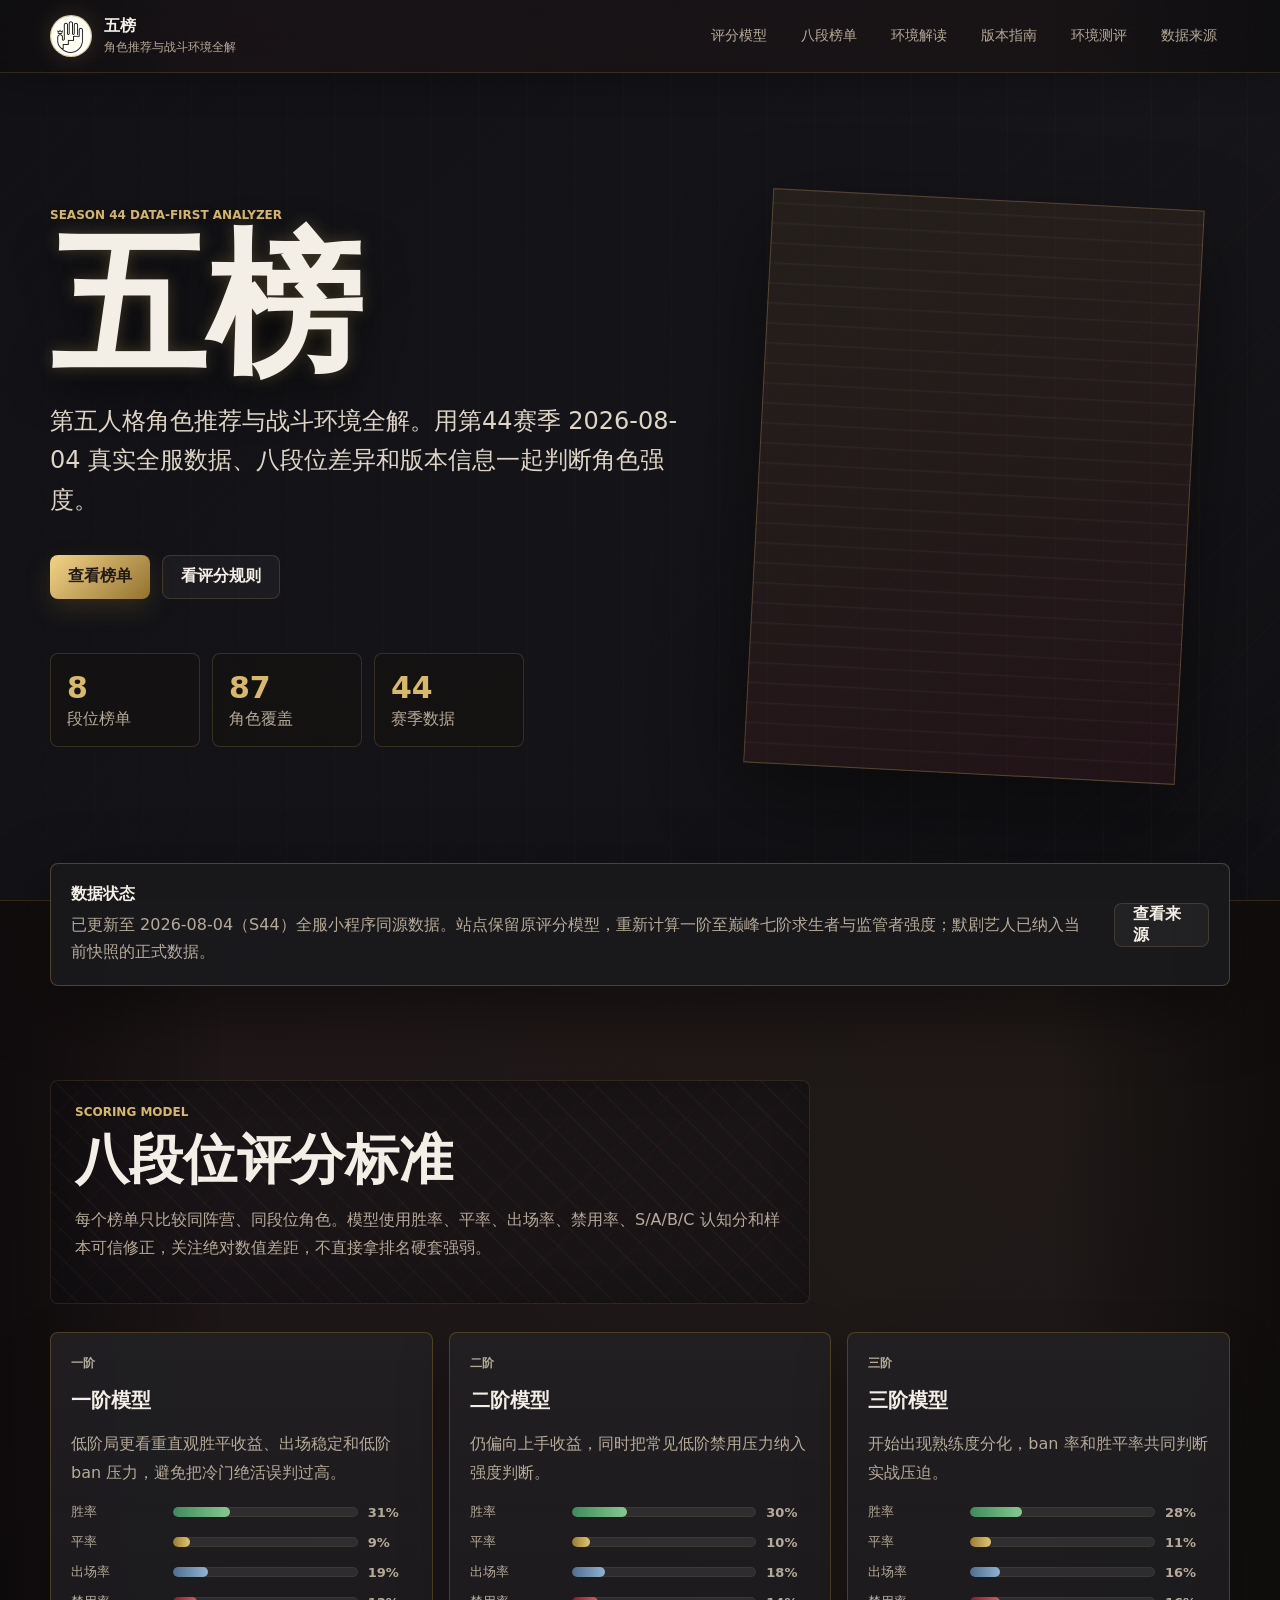
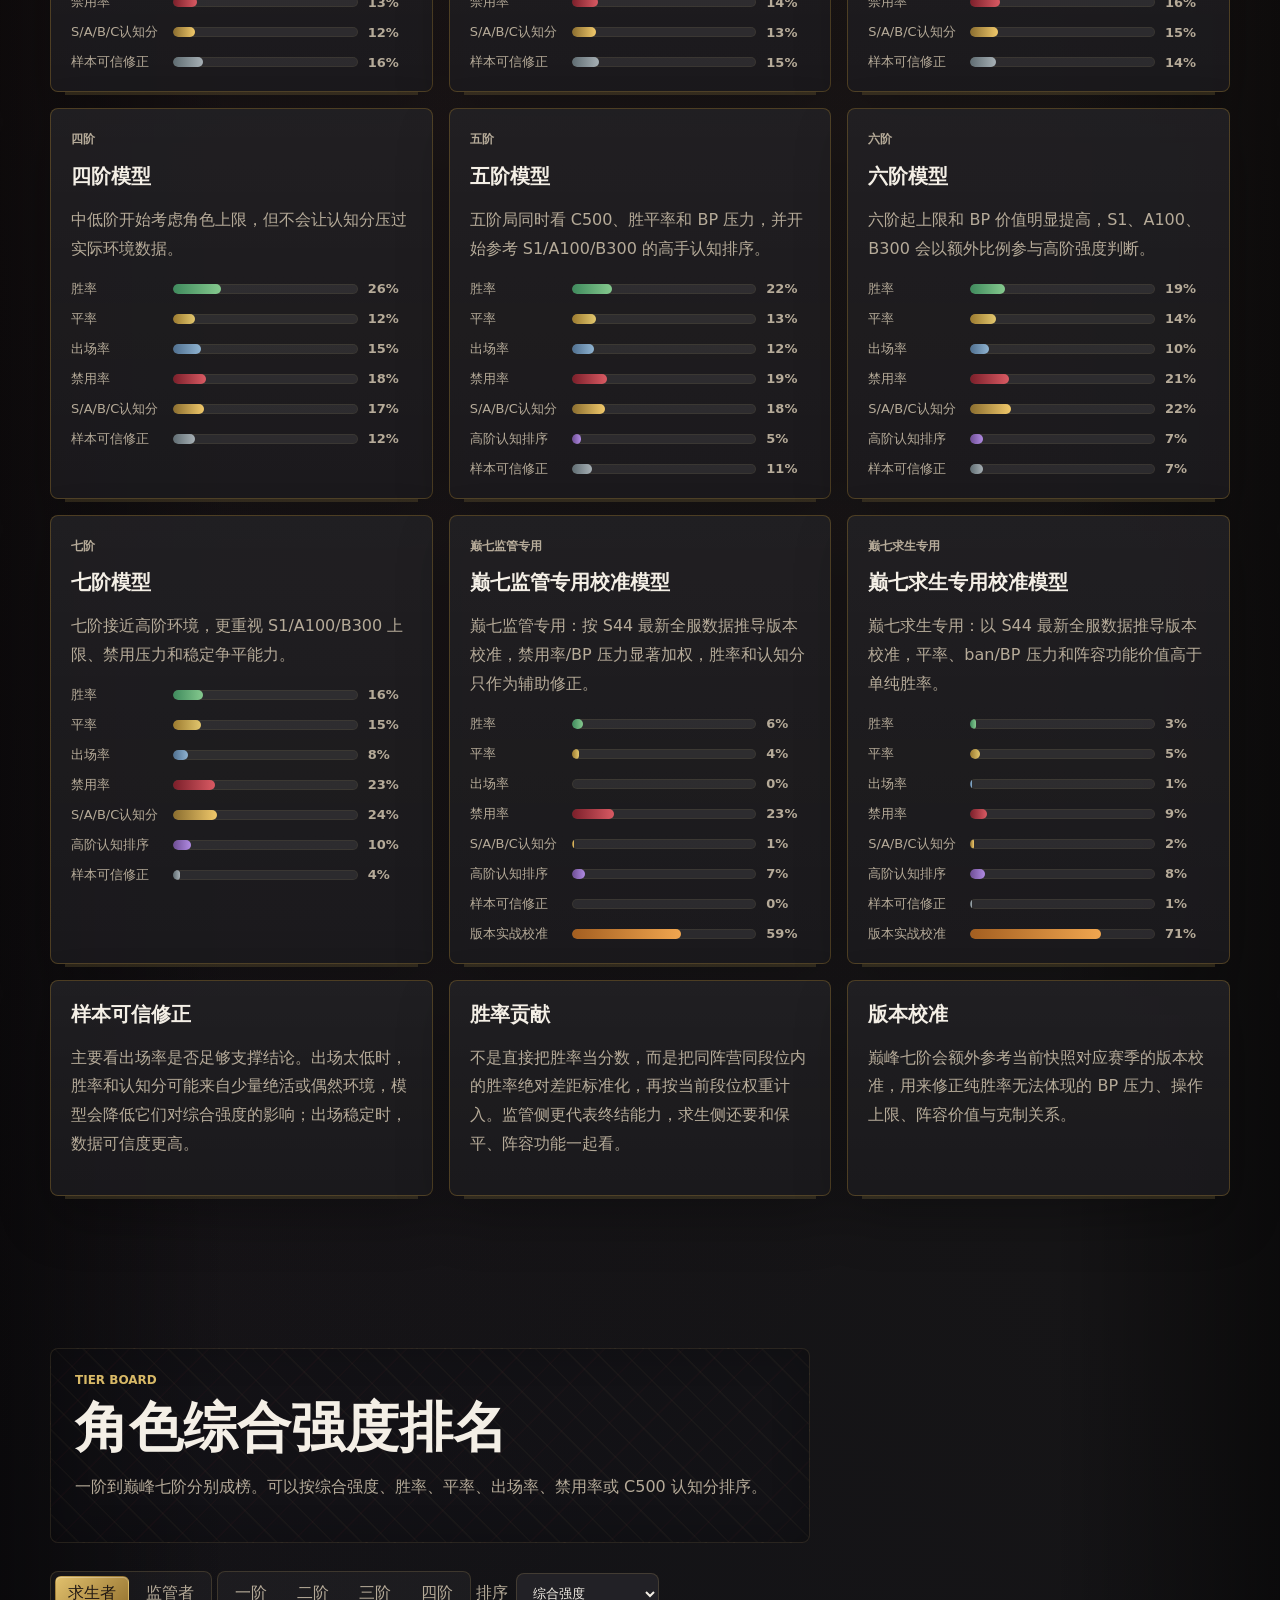
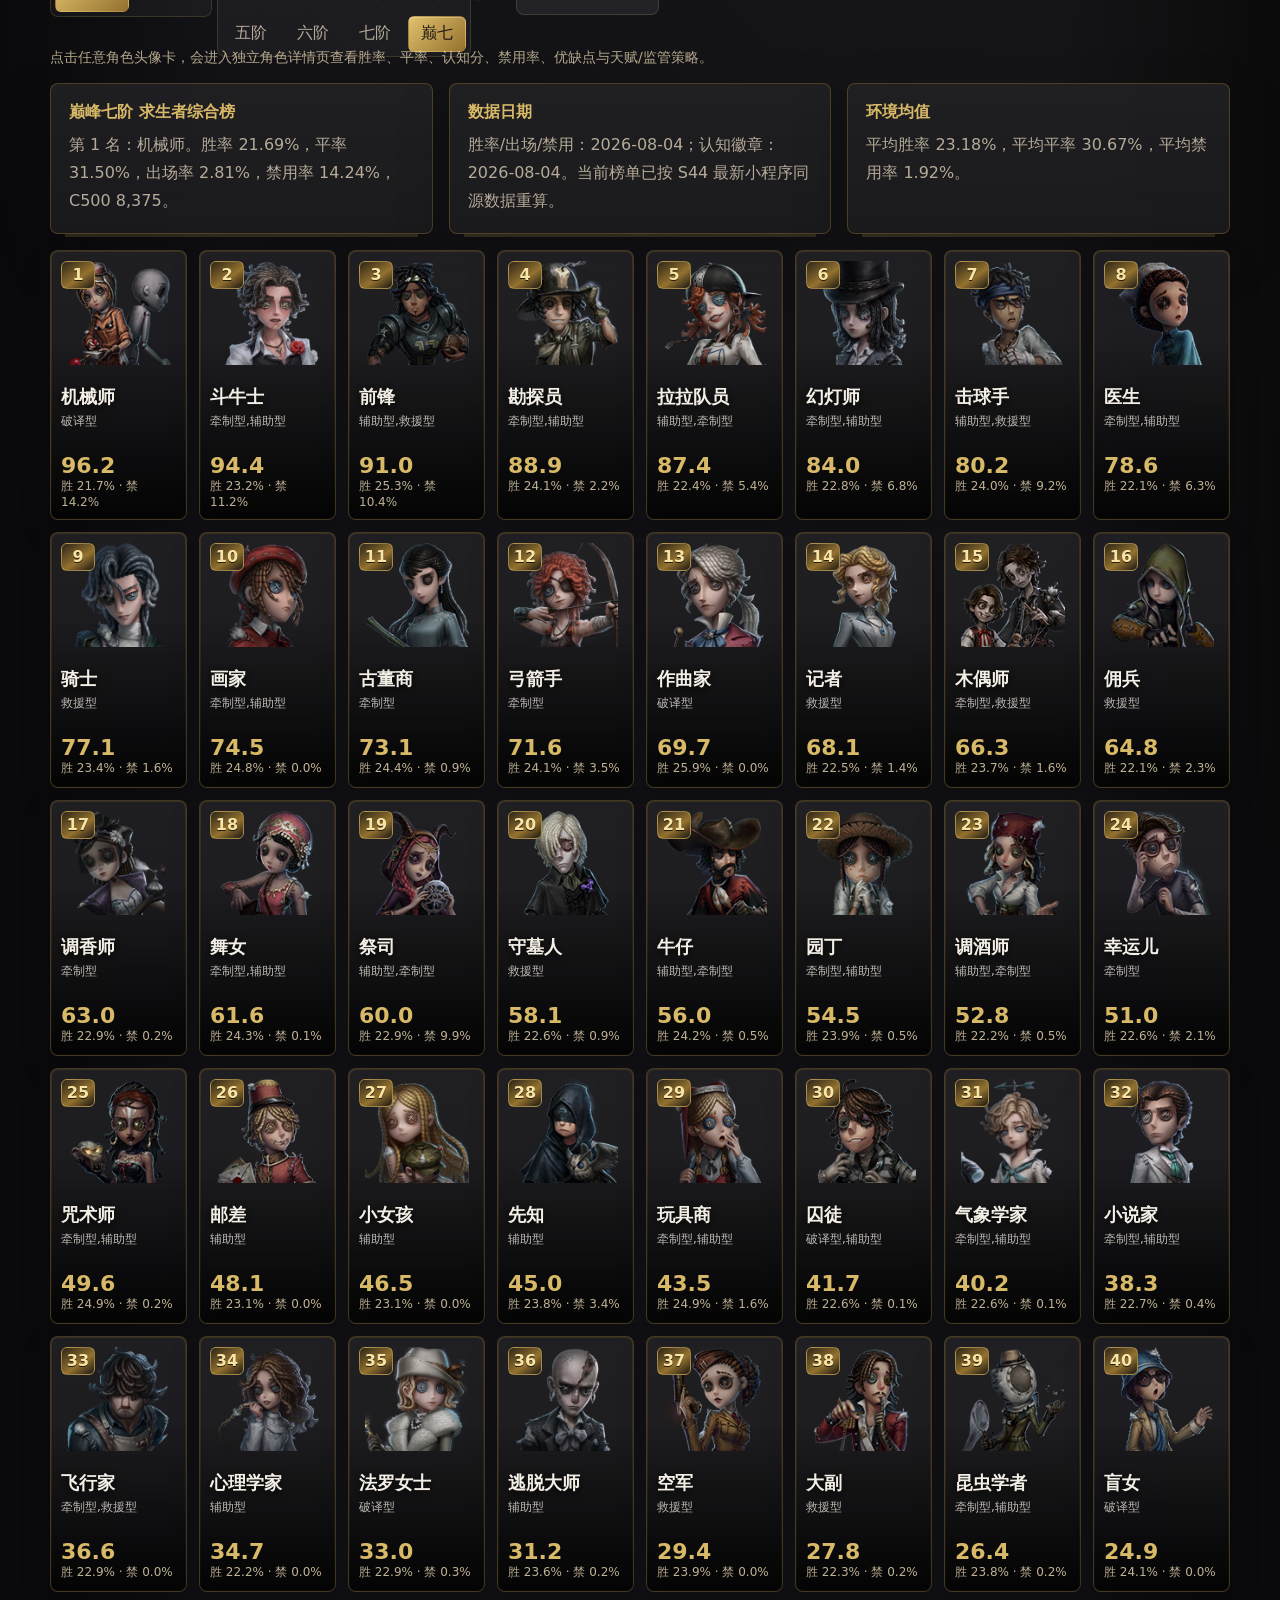
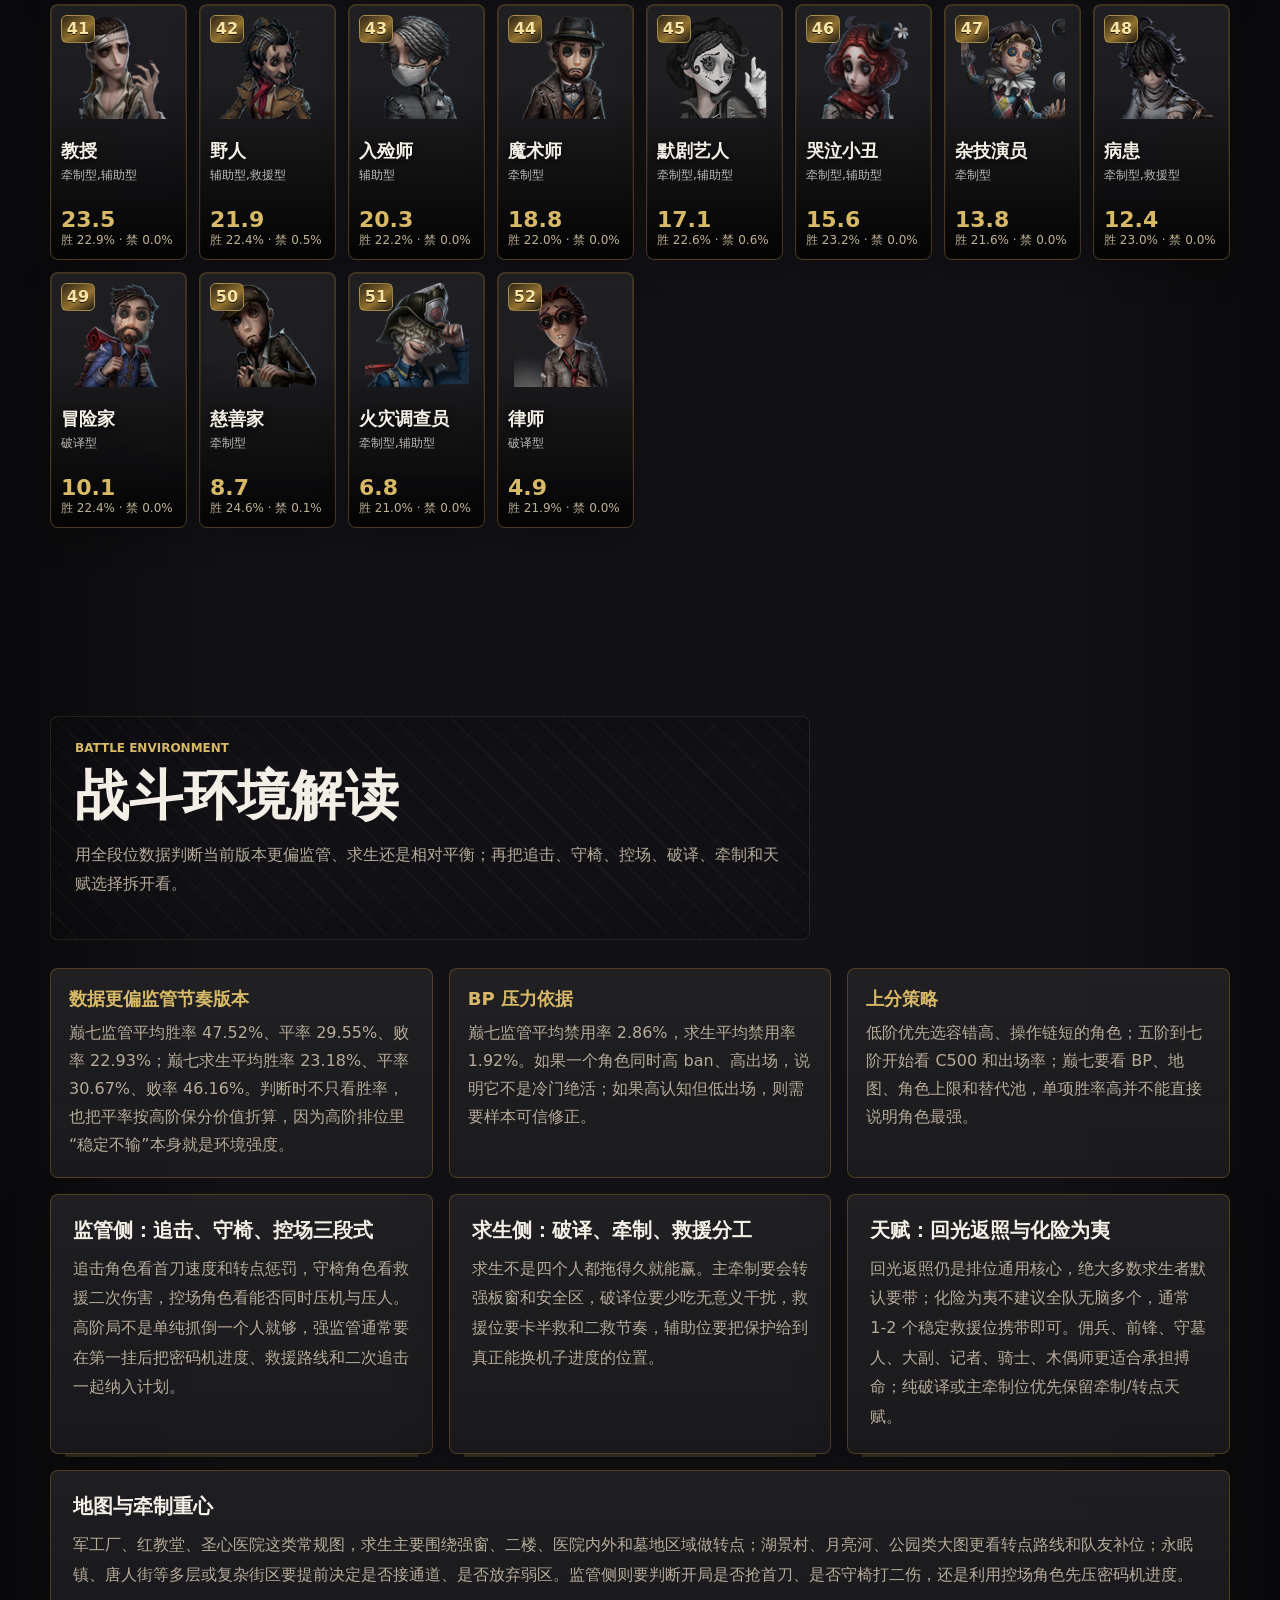
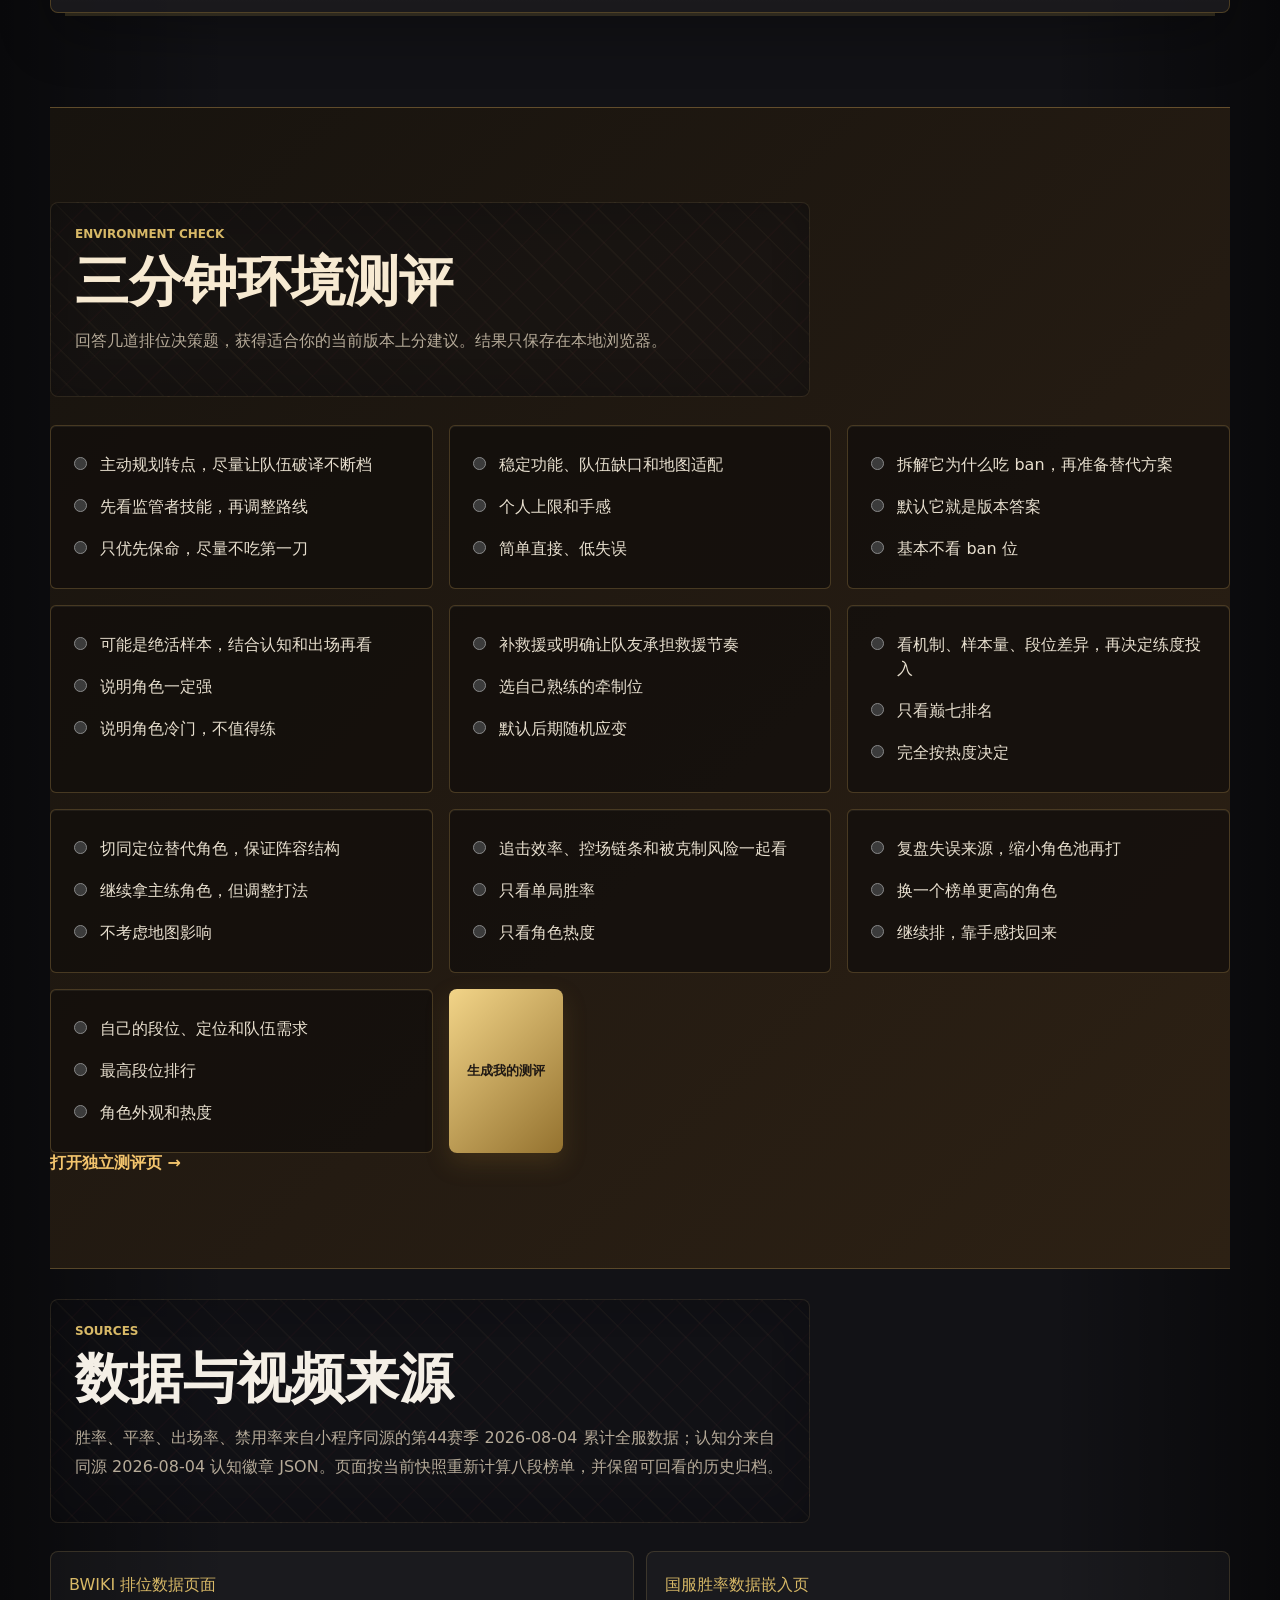
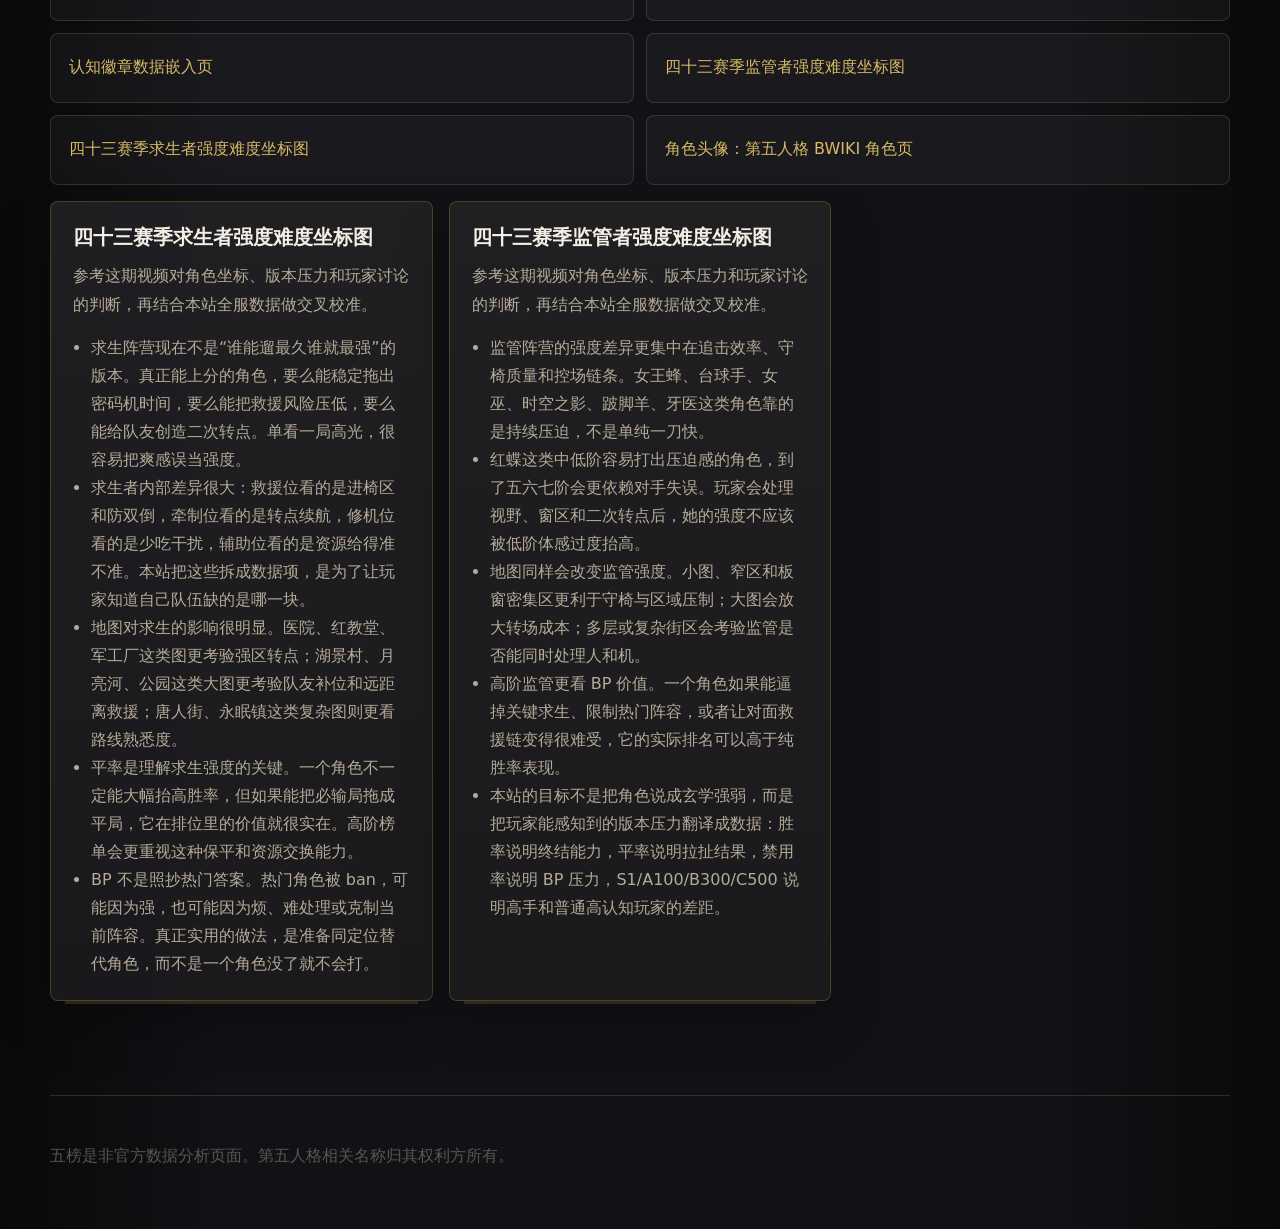
==== index.html @ 62172d19 "feat: 五榜 - 第五人格角色推荐与战斗环境数据站 完整的第五人格非官方数据分析网站：角色强度榜单（八段位）、评分模型、战斗环境解读、环境理解测评工具与版本上分指南。" ====
<!doctype html>
<html lang="zh-CN">
  <head>
    <meta charset="utf-8" />
    <meta name="viewport" content="width=device-width, initial-scale=1" />
    <title>五榜 | 第五人格角色推荐与战斗环境全解</title>
    <meta
      name="description"
      content="五榜：基于第五人格全服真实数据的八段位角色强度榜单。"
    />
    <link rel="icon" href="assets/wubang-icon.jpg" />
    <link rel="stylesheet" href="styles.css" />
  </head>
  <body>
    <header class="site-header">
      <nav class="nav-shell" aria-label="主导航">
        <a class="brand" href="updates.html" aria-label="五榜更新目录">
          <span class="brand-mark"><img src="assets/wubang-icon.jpg" alt="" /></span>
          <span>
            <strong>五榜</strong>
            <small>角色推荐与战斗环境全解</small>
          </span>
        </a>
        <div class="nav-links">
          <a href="#model">评分模型</a>
          <a href="#rankings">八段榜单</a>
          <a href="#environment">环境解读</a>
          <a href="guide.html">版本指南</a>
          <a href="#assessment">环境测评</a>
          <a href="#sources">数据来源</a>
        </div>
      </nav>
    </header>

    <main id="top">
      <section class="hero">
        <div class="hero-backdrop" aria-hidden="true"></div>
        <div class="hero-content">
          <p class="eyebrow">Season data-first analyzer</p>
          <h1>五榜</h1>
          <p class="hero-lead">
            正在读取当前赛季快照的全服数据、八段位差异和版本信息。
          </p>
          <div class="hero-actions">
            <a class="primary-action" href="#rankings">查看榜单</a>
            <a class="ghost-action" href="#model">看评分规则</a>
          </div>
          <dl class="hero-stats" aria-label="站点分析维度">
            <div>
              <dt>8</dt>
              <dd>段位榜单</dd>
            </div>
            <div>
              <dt>87</dt>
              <dd>角色覆盖</dd>
            </div>
            <div>
              <dt>—</dt>
              <dd>赛季数据</dd>
            </div>
          </dl>
        </div>
      </section>

      <section class="notice-band" aria-label="数据状态">
        <div>
          <strong>数据状态</strong>
          <p id="dataNotice"></p>
        </div>
        <a href="#sources">查看来源</a>
      </section>

      <section id="model" class="section">
        <div class="section-heading">
          <p class="eyebrow">Scoring model</p>
          <h2>八段位评分标准</h2>
          <p>
            每个榜单只比较同阵营、同段位角色。模型使用胜率、平率、出场率、禁用率、S/A/B/C
            认知分和样本可信修正，关注绝对数值差距，不直接拿排名硬套强弱。
          </p>
        </div>
        <div class="model-grid" id="modelGrid"></div>
        <div class="definition-grid" aria-label="模型定义解释">
          <article class="definition-card">
            <h3>样本可信修正</h3>
            <p>
              主要看出场率是否足够支撑结论。出场太低时，胜率和认知分可能来自少量绝活或偶然环境，模型会降低它们对综合强度的影响；出场稳定时，数据可信度更高。
            </p>
          </article>
          <article class="definition-card">
            <h3>胜率贡献</h3>
            <p>
              不是直接把胜率当分数，而是把同阵营同段位内的胜率绝对差距标准化，再按当前段位权重计入。监管侧更代表终结能力，求生侧还要和保平、阵容功能一起看。
            </p>
          </article>
          <article class="definition-card">
            <h3>版本校准</h3>
            <p>
              巅峰七阶会额外参考当前快照对应赛季的版本校准，用来修正纯胜率无法体现的 BP 压力、操作上限、阵容价值与克制关系。
            </p>
          </article>
        </div>
      </section>

      <section id="rankings" class="section section-tight">
        <div class="section-heading">
          <p class="eyebrow">Tier board</p>
          <h2>角色综合强度排名</h2>
          <p>
            一阶到巅峰七阶分别成榜。可以按综合强度、胜率、平率、出场率、禁用率或 C500 认知分排序。
          </p>
        </div>

        <div class="toolbar" aria-label="榜单筛选">
          <fieldset class="segmented-control" id="factionControl">
            <legend>阵营</legend>
            <label><input type="radio" name="faction" value="survivor" checked />求生者</label>
            <label><input type="radio" name="faction" value="hunter" />监管者</label>
          </fieldset>

          <fieldset class="segmented-control part-control" id="partControl">
            <legend>段位</legend>
            <label><input type="radio" name="part" value="1" />一阶</label>
            <label><input type="radio" name="part" value="2" />二阶</label>
            <label><input type="radio" name="part" value="3" />三阶</label>
            <label><input type="radio" name="part" value="4" />四阶</label>
            <label><input type="radio" name="part" value="5" />五阶</label>
            <label><input type="radio" name="part" value="6" />六阶</label>
            <label><input type="radio" name="part" value="7" />七阶</label>
            <label><input type="radio" name="part" value="8" checked />巅七</label>
          </fieldset>

          <label class="select-label">
            排序
            <select id="sortSelect">
              <option value="rank">综合强度</option>
              <option value="win">胜率</option>
              <option value="draw">平率</option>
              <option value="pick">出场率</option>
              <option value="ban">禁用率</option>
              <option value="s1">S1 认知分</option>
              <option value="a100">A100 认知分</option>
              <option value="b300">B300 认知分</option>
              <option value="c500">C500 认知分</option>
            </select>
          </label>
        </div>

        <p class="rank-hint">点击任意角色头像卡，会进入独立角色详情页查看胜率、平率、认知分、禁用率、优缺点与天赋/监管策略。</p>
        <div class="rank-summary" id="rankSummary"></div>
        <div class="rank-list" id="rankList"></div>
      </section>

      <section id="environment" class="section">
        <div class="section-heading">
          <p class="eyebrow">Battle environment</p>
          <h2>战斗环境解读</h2>
          <p>
            用全段位数据判断当前版本更偏监管、求生还是相对平衡；再把追击、守椅、控场、破译、牵制和天赋选择拆开看。
          </p>
        </div>

        <div class="environment-overview" id="environmentOverview"></div>
        <div class="insight-grid environment-grid">
          <article class="insight-panel">
            <h3>监管侧：追击、守椅、控场三段式</h3>
            <p>
              追击角色看首刀速度和转点惩罚，守椅角色看救援二次伤害，控场角色看能否同时压机与压人。高阶局不是单纯抓倒一个人就够，强监管通常要在第一挂后把密码机进度、救援路线和二次追击一起纳入计划。
            </p>
          </article>
          <article class="insight-panel">
            <h3>求生侧：破译、牵制、救援分工</h3>
            <p>
              求生不是四个人都拖得久就能赢。主牵制要会转强板窗和安全区，破译位要少吃无意义干扰，救援位要卡半救和二救节奏，辅助位要把保护给到真正能换机子进度的位置。
            </p>
          </article>
          <article class="insight-panel">
            <h3>天赋：回光返照与化险为夷</h3>
            <p>
              回光返照仍是排位通用核心，绝大多数求生者默认要带；化险为夷不建议全队无脑多个，通常 1-2 个稳定救援位携带即可。佣兵、前锋、守墓人、大副、记者、骑士、木偶师更适合承担搏命；纯破译或主牵制位优先保留牵制/转点天赋。
            </p>
          </article>
          <article class="insight-panel wide-panel">
            <h3>地图与牵制重心</h3>
            <p>
              军工厂、红教堂、圣心医院这类常规图，求生主要围绕强窗、二楼、医院内外和墓地区域做转点；湖景村、月亮河、公园类大图更看转点路线和队友补位；永眠镇、唐人街等多层或复杂街区要提前决定是否接通道、是否放弃弱区。监管侧则要判断开局是否抢首刀、是否守椅打二伤，还是利用控场角色先压密码机进度。
            </p>
          </article>
        </div>
      </section>

      <section id="assessment" class="section assessment-section">
        <div class="section-heading">
          <p class="eyebrow">Environment check</p>
          <h2>三分钟环境测评</h2>
          <p>回答几道排位决策题，获得适合你的当前版本上分建议。结果只保存在本地浏览器。</p>
        </div>
        <form id="assessmentForm" class="assessment-form">
          <fieldset><legend>1. 开局遇到强压追击，你通常会：</legend><label><input type="radio" name="q1" value="3" required />主动规划转点，尽量让队伍破译不断档</label><label><input type="radio" name="q1" value="2" />先看监管者技能，再调整路线</label><label><input type="radio" name="q1" value="1" />只优先保命，尽量不吃第一刀</label></fieldset>
          <fieldset><legend>2. 你选择角色时更看重：</legend><label><input type="radio" name="q2" value="3" required />稳定功能、队伍缺口和地图适配</label><label><input type="radio" name="q2" value="2" />个人上限和手感</label><label><input type="radio" name="q2" value="1" />简单直接、低失误</label></fieldset>
          <fieldset><legend>3. 看到高禁用率角色时，你会：</legend><label><input type="radio" name="q3" value="3" required />拆解它为什么吃 ban，再准备替代方案</label><label><input type="radio" name="q3" value="2" />默认它就是版本答案</label><label><input type="radio" name="q3" value="1" />基本不看 ban 位</label></fieldset>
          <fieldset><legend>4. 胜率高但出场率很低时，你会判断：</legend><label><input type="radio" name="q4" value="3" required />可能是绝活样本，结合认知和出场再看</label><label><input type="radio" name="q4" value="2" />说明角色一定强</label><label><input type="radio" name="q4" value="1" />说明角色冷门，不值得练</label></fieldset>
          <fieldset><legend>5. 队伍缺救援位时，你会：</legend><label><input type="radio" name="q5" value="3" required />补救援或明确让队友承担救援节奏</label><label><input type="radio" name="q5" value="2" />选自己熟练的牵制位</label><label><input type="radio" name="q5" value="1" />默认后期随机应变</label></fieldset>
          <fieldset><legend>6. 新角色刚进榜时，你会：</legend><label><input type="radio" name="q6" value="3" required />看机制、样本量、段位差异，再决定练度投入</label><label><input type="radio" name="q6" value="2" />只看巅七排名</label><label><input type="radio" name="q6" value="1" />完全按热度决定</label></fieldset>
          <fieldset><legend>7. 地图不适合你的主练角色时，你会：</legend><label><input type="radio" name="q7" value="3" required />切同定位替代角色，保证阵容结构</label><label><input type="radio" name="q7" value="2" />继续拿主练角色，但调整打法</label><label><input type="radio" name="q7" value="1" />不考虑地图影响</label></fieldset>
          <fieldset><legend>8. 监管者高阶 BP 的关键是：</legend><label><input type="radio" name="q8" value="3" required />追击效率、控场链条和被克制风险一起看</label><label><input type="radio" name="q8" value="2" />只看单局胜率</label><label><input type="radio" name="q8" value="1" />只看角色热度</label></fieldset>
          <fieldset><legend>9. 连败时你通常会：</legend><label><input type="radio" name="q9" value="3" required />复盘失误来源，缩小角色池再打</label><label><input type="radio" name="q9" value="2" />换一个榜单更高的角色</label><label><input type="radio" name="q9" value="1" />继续排，靠手感找回来</label></fieldset>
          <fieldset><legend>10. 看榜单时你最该优先匹配：</legend><label><input type="radio" name="q10" value="3" required />自己的段位、定位和队伍需求</label><label><input type="radio" name="q10" value="2" />最高段位排行</label><label><input type="radio" name="q10" value="1" />角色外观和热度</label></fieldset>
          <button class="primary-action" type="submit">生成我的测评</button>
        </form>
        <div id="assessmentResult" class="assessment-result" aria-live="polite"></div>
        <a class="text-link" href="assessment.html">打开独立测评页 →</a>
      </section>

      <section id="sources" class="section section-sources">
        <div class="section-heading">
          <p class="eyebrow">Sources</p>
          <h2>数据与视频来源</h2>
          <p>
            正在读取当前赛季快照的数据来源、认知徽章和视频参考信息。
          </p>
        </div>
        <div class="source-list" id="sourceList"></div>
        <div class="insight-grid video-notes" id="videoNotes"></div>
      </section>

    </main>

    <footer class="footer">
      <p>五榜是非官方数据分析页面。第五人格相关名称归其权利方所有。</p>
    </footer>

    <script src="archive-loader.js?v=20260806-season-detail-fix"></script>
  </body>
</html>
---- styles.css ----
:root {
  color-scheme: dark;
  --ink: #f4efe6;
  --muted: #b6ab99;
  --dim: #756b60;
  --paper: #121216;
  --panel: #1a191d;
  --panel-2: #222126;
  --line: rgba(214, 181, 109, 0.18);
  --gold: #d8b967;
  --dark-gold: #94722f;
  --hunter: #701a22;
  --survivor: #94722f;
  --red: #701a22;
  --green: #2d6f4f;
  --green-2: #65a878;
  --blue: #6d8494;
  --shadow: rgba(0, 0, 0, 0.46);
  --radius: 8px;
  --max: 1180px;
  font-family:
    "Microsoft YaHei", "PingFang SC", "Noto Sans SC", system-ui, sans-serif;
}

.assessment-page-body {
  background: #17130e;
}

.assessment-section,
.assessment-page {
  background: linear-gradient(135deg, #17130e 0%, #241b12 58%, #2d2114 100%);
  color: #f7ead2;
  border-top: 1px solid rgba(220, 177, 96, 0.32);
  border-bottom: 1px solid rgba(220, 177, 96, 0.32);
}

.assessment-form {
  display: grid;
  grid-template-columns: repeat(3, minmax(0, 1fr));
  gap: 16px;
}

.assessment-form fieldset {
  margin: 0;
  padding: 18px;
  border: 1px solid rgba(220, 177, 96, 0.26);
  background: rgba(18, 15, 12, 0.78);
  color: #f7ead2;
  border-radius: 6px;
  box-shadow: inset 0 1px 0 rgba(255, 244, 210, 0.06);
}

.assessment-form legend {
  padding: 0 6px;
  font-weight: 700;
  color: #f4c56d;
}

.assessment-form label {
  display: flex;
  gap: 10px;
  align-items: flex-start;
  padding: 9px 0;
  line-height: 1.5;
  cursor: pointer;
  color: rgba(255, 246, 228, 0.9);
}

.assessment-form input { margin-top: 4px; }
.assessment-form .primary-action { justify-self: start; border: 0; cursor: pointer; }

.assessment-result {
  display: none;
  margin-top: 20px;
  padding: 18px 20px;
  border-left: 4px solid #dcb160;
  background: rgba(12, 10, 8, 0.86);
  color: #f7ead2;
  box-shadow: 0 14px 34px rgba(0, 0, 0, 0.28);
}

.assessment-result.is-visible { display: block; }
.assessment-result strong { font-size: 1.15rem; }
.assessment-result p { margin: 8px 0; }
.assessment-result a, .text-link { color: #f4c56d; font-weight: 700; }

.update-hero {
  min-height: calc(100vh - 72px);
  background:
    radial-gradient(circle at 14% 8%, rgba(216, 185, 103, 0.12), transparent 30%),
    linear-gradient(135deg, #121216 0%, #1c1915 58%, #2a1d13 100%);
}

.update-grid {
  display: grid;
  gap: 24px;
}

.update-card {
  padding: 24px;
  border: 1px solid rgba(216, 185, 103, 0.24);
  border-radius: var(--radius);
  background: rgba(19, 18, 22, 0.88);
  box-shadow: 0 18px 50px rgba(0, 0, 0, 0.28);
}

.update-card.update-current {
  border-color: rgba(216, 185, 103, 0.54);
}

.update-card.update-archive {
  background: rgba(24, 21, 20, 0.82);
}

.update-card-head {
  display: flex;
  align-items: flex-start;
  justify-content: space-between;
  gap: 18px;
}

.update-card-head h2 {
  margin: 4px 0 0;
}

.update-date {
  color: var(--gold);
  font-weight: 700;
  white-space: nowrap;
}

.update-table {
  display: grid;
  gap: 8px;
  margin: 18px 0 22px;
}

.update-row {
  display: grid;
  grid-template-columns: 92px 1fr 1fr;
  gap: 12px;
  padding: 10px 12px;
  border: 1px solid rgba(216, 185, 103, 0.12);
  background: rgba(255, 255, 255, 0.025);
  color: var(--muted);
}

.update-row strong {
  color: var(--gold);
}

@media (max-width: 760px) {
  .update-row {
    grid-template-columns: 1fr;
    gap: 5px;
  }
}

@media (max-width: 860px) {
  .assessment-form { grid-template-columns: 1fr; }
}

* {
  box-sizing: border-box;
}

html {
  scroll-behavior: smooth;
}

body {
  margin: 0;
  min-width: 320px;
  background:
    linear-gradient(90deg, rgba(0, 0, 0, 0.5), transparent 18%, transparent 82%, rgba(0, 0, 0, 0.5)),
    linear-gradient(135deg, rgba(112, 26, 34, 0.11), transparent 36%),
    linear-gradient(225deg, rgba(148, 114, 47, 0.1), transparent 42%),
    var(--paper);
  color: var(--ink);
}

body::before {
  content: "";
  position: fixed;
  inset: 0;
  pointer-events: none;
  opacity: 0.09;
  background-image:
    repeating-linear-gradient(34deg, transparent 0 28px, rgba(214, 181, 109, 0.18) 29px 30px, transparent 31px 58px),
    repeating-linear-gradient(124deg, transparent 0 38px, rgba(112, 26, 34, 0.2) 39px 40px, transparent 41px 76px);
  background-size: 180px 180px;
  mask-image: linear-gradient(to bottom, black, transparent 85%);
}

body::after {
  content: "";
  position: fixed;
  inset: 0;
  pointer-events: none;
  background:
    linear-gradient(90deg, rgba(0, 0, 0, 0.62), transparent 14%, transparent 86%, rgba(0, 0, 0, 0.62)),
    linear-gradient(to bottom, transparent 58%, rgba(0, 0, 0, 0.28));
  opacity: 0.45;
  z-index: -1;
}

a {
  color: inherit;
  text-decoration: none;
}

code,
pre {
  font-family: "Cascadia Code", "SFMono-Regular", Consolas, monospace;
}

.site-header {
  position: sticky;
  top: 0;
  z-index: 20;
  border-bottom: 1px solid rgba(214, 181, 109, 0.16);
  background: rgba(18, 18, 22, 0.66);
  box-shadow: 0 12px 32px rgba(0, 0, 0, 0.22);
  backdrop-filter: blur(22px) saturate(125%);
}

.nav-shell {
  width: min(var(--max), calc(100% - 32px));
  min-height: 72px;
  margin: 0 auto;
  display: flex;
  align-items: center;
  justify-content: space-between;
  gap: 24px;
}

.brand {
  display: inline-flex;
  align-items: center;
  gap: 12px;
}

.brand-mark {
  display: grid;
  place-items: center;
  width: 42px;
  height: 42px;
  overflow: hidden;
  border: 1px solid rgba(216, 185, 103, 0.58);
  border-radius: 50%;
  background: #e8e5df;
  box-shadow:
    inset 0 0 0 2px rgba(18, 18, 22, 0.65),
    0 0 24px rgba(216, 185, 103, 0.18);
}

.brand-mark img {
  width: 100%;
  height: 100%;
  object-fit: cover;
  filter: contrast(1.08) sepia(0.1);
}

.brand strong,
.brand small {
  display: block;
}

.brand small {
  margin-top: 2px;
  color: var(--muted);
  font-size: 12px;
}

.nav-links {
  display: flex;
  align-items: center;
  gap: 8px;
  color: var(--muted);
  font-size: 14px;
}

.nav-links a {
  padding: 10px 12px;
  border-radius: var(--radius);
  border: 1px solid transparent;
  transition: border-color 160ms ease, color 160ms ease, background 160ms ease;
}

.nav-links a:hover {
  color: var(--ink);
  border-color: rgba(216, 185, 103, 0.55);
  background: rgba(148, 114, 47, 0.12);
  box-shadow: inset 0 0 16px rgba(216, 185, 103, 0.08);
}

.hero {
  position: relative;
  min-height: calc(100vh - 72px);
  display: grid;
  align-items: center;
  overflow: hidden;
  border-bottom: 1px solid var(--line);
}

.hero-backdrop {
  position: absolute;
  inset: 0;
  background:
    linear-gradient(90deg, rgba(18, 18, 22, 0.92), rgba(18, 18, 22, 0.56)),
    repeating-linear-gradient(90deg, transparent 0 46px, rgba(148, 114, 47, 0.08) 47px 48px),
    repeating-linear-gradient(135deg, transparent 0 28px, rgba(112, 26, 34, 0.1) 29px 30px),
    linear-gradient(145deg, #121216 0%, #1c1a1e 48%, #0f0f12 100%);
}

.hero-backdrop::after {
  content: "";
  position: absolute;
  right: 7vw;
  top: 14vh;
  width: min(38vw, 430px);
  aspect-ratio: 3 / 4;
  border: 1px solid rgba(214, 181, 109, 0.28);
  background:
    linear-gradient(160deg, rgba(148, 114, 47, 0.12), rgba(112, 26, 34, 0.16)),
    repeating-linear-gradient(0deg, transparent 0 18px, rgba(255, 255, 255, 0.045) 19px 20px);
  transform: rotate(3deg);
  box-shadow: 0 30px 90px var(--shadow);
}

.hero-content {
  position: relative;
  width: min(var(--max), calc(100% - 32px));
  margin: 0 auto;
  padding: 92px 0 110px;
}

.eyebrow {
  margin: 0 0 12px;
  color: var(--gold);
  font-size: 12px;
  font-weight: 700;
  letter-spacing: 0;
  text-transform: uppercase;
}

.hero h1 {
  margin: 0;
  font-size: clamp(72px, 13vw, 156px);
  line-height: 0.92;
  letter-spacing: 0;
  text-shadow:
    0 0 16px rgba(216, 185, 103, 0.26),
    0 18px 42px rgba(0, 0, 0, 0.62);
}

.hero-lead {
  width: min(640px, 100%);
  margin: 24px 0 0;
  color: #ded5c7;
  font-size: clamp(18px, 2vw, 24px);
  line-height: 1.65;
}

.hero-actions {
  display: flex;
  flex-wrap: wrap;
  gap: 12px;
  margin-top: 34px;
}

.primary-action,
.ghost-action,
.notice-band a {
  display: inline-flex;
  align-items: center;
  justify-content: center;
  min-height: 44px;
  padding: 0 18px;
  border-radius: var(--radius);
  font-weight: 700;
}

.primary-action {
  background: linear-gradient(135deg, #f2d488, var(--dark-gold));
  color: #201914;
  box-shadow: 0 10px 24px rgba(148, 114, 47, 0.22);
}

.ghost-action,
.notice-band a {
  border: 1px solid var(--line);
  color: var(--ink);
  background: rgba(255, 255, 255, 0.04);
}

.hero-stats {
  display: grid;
  grid-template-columns: repeat(3, minmax(0, 150px));
  gap: 12px;
  margin: 54px 0 0;
}

.hero-stats div {
  padding: 16px;
  border: 1px solid var(--line);
  border-radius: var(--radius);
  background: rgba(20, 18, 17, 0.7);
}

.hero-stats dt {
  color: var(--gold);
  font-size: 30px;
  font-weight: 800;
}

.hero-stats dd {
  margin: 4px 0 0;
  color: var(--muted);
}

.notice-band {
  width: min(var(--max), calc(100% - 32px));
  margin: -38px auto 0;
  position: relative;
  z-index: 2;
  display: flex;
  align-items: center;
  justify-content: space-between;
  gap: 24px;
  padding: 20px;
  border: 1px solid rgba(214, 181, 109, 0.28);
  border-radius: var(--radius);
  background: rgba(26, 25, 29, 0.96);
  box-shadow: 0 24px 70px var(--shadow);
}

.notice-band p {
  margin: 6px 0 0;
  color: var(--muted);
  line-height: 1.7;
}

.section {
  width: min(var(--max), calc(100% - 32px));
  margin: 0 auto;
  padding: 94px 0;
}

.section-tight {
  padding-top: 58px;
}

.section-heading {
  max-width: 760px;
  margin-bottom: 28px;
  position: relative;
  padding: 24px;
  border: 1px solid rgba(214, 181, 109, 0.12);
  border-radius: var(--radius);
  background:
    repeating-linear-gradient(45deg, transparent 0 18px, rgba(214, 181, 109, 0.04) 19px 20px),
    repeating-linear-gradient(135deg, transparent 0 26px, rgba(112, 26, 34, 0.06) 27px 28px),
    rgba(18, 18, 22, 0.38);
  box-shadow: inset 0 0 36px rgba(0, 0, 0, 0.22);
}

.section-heading h2 {
  margin: 0;
  font-size: clamp(32px, 5vw, 54px);
  line-height: 1.08;
}

.section-heading p:not(.eyebrow) {
  color: var(--muted);
  line-height: 1.8;
}

.model-grid,
.insight-grid,
.definition-grid {
  display: grid;
  grid-template-columns: repeat(3, minmax(0, 1fr));
  gap: 16px;
}

.definition-grid {
  margin-top: 16px;
}

.video-notes {
  margin-top: 16px;
}

.model-card,
.insight-panel,
.character-card,
.summary-panel,
.schema-layout,
.data-notes,
.definition-card {
  border: 1px solid rgba(148, 114, 47, 0.42);
  border-radius: var(--radius);
  background:
    linear-gradient(180deg, rgba(255, 255, 255, 0.04), rgba(255, 255, 255, 0.012)),
    rgba(24, 23, 27, 0.88);
  box-shadow:
    0 18px 0 -15px rgba(216, 185, 103, 0.16),
    0 22px 52px rgba(0, 0, 0, 0.28);
}

.model-card,
.definition-card {
  padding: 20px;
}

.model-card h3,
.insight-panel h3,
.data-notes h3,
.definition-card h3 {
  margin: 0 0 10px;
  font-size: 20px;
}

.definition-card p,
.model-card p {
  color: var(--muted);
  line-height: 1.8;
}

.weight-row {
  display: grid;
  grid-template-columns: 92px 1fr 44px;
  gap: 10px;
  align-items: center;
  margin-top: 12px;
  color: var(--muted);
  font-size: 13px;
}

.weight-track {
  height: 10px;
  overflow: hidden;
  border-radius: 999px;
  background: rgba(255, 255, 255, 0.075);
  box-shadow: inset 0 0 0 1px rgba(216, 185, 103, 0.08);
}

.weight-fill {
  display: block;
  height: 100%;
  border-radius: inherit;
  background: linear-gradient(90deg, var(--dark-gold), #d8b967, var(--hunter));
}

.weight-win { background: linear-gradient(90deg, #3f8a5d, #85c98e); }
.weight-draw { background: linear-gradient(90deg, #9b7a2f, #e2c66d); }
.weight-pick { background: linear-gradient(90deg, #4f6f8f, #8fb3d1); }
.weight-ban { background: linear-gradient(90deg, #7b1f2a, #d95a63); }
.weight-cognition { background: linear-gradient(90deg, #8a6d2f, #f0c86a); }
.weight-elite { background: linear-gradient(90deg, #6d4d93, #b18be3); }
.weight-reliability { background: linear-gradient(90deg, #5f6c72, #a7b0b5); }
.weight-version { background: linear-gradient(90deg, #a35e20, #f1a64f); }
}

.toolbar {
  position: sticky;
  top: 73px;
  z-index: 10;
  display: flex;
  flex-wrap: wrap;
  gap: 12px;
  align-items: center;
  padding: 14px;
  margin-bottom: 16px;
  border: 1px solid rgba(214, 181, 109, 0.22);
  border-radius: var(--radius);
  background: rgba(18, 18, 22, 0.72);
  box-shadow: 0 16px 44px rgba(0, 0, 0, 0.24);
  backdrop-filter: blur(20px) saturate(120%);
}

fieldset {
  margin: 0;
  padding: 0;
  border: 0;
}

legend {
  position: absolute;
  width: 1px;
  height: 1px;
  overflow: hidden;
  clip: rect(0 0 0 0);
}

.segmented-control {
  display: inline-grid;
  grid-auto-flow: column;
  gap: 4px;
  padding: 4px;
  border: 1px solid var(--line);
  border-radius: var(--radius);
  background: rgba(255, 255, 255, 0.04);
}

.part-control {
  grid-auto-flow: row;
  grid-template-columns: repeat(4, minmax(0, 1fr));
}

.segmented-control label {
  display: inline-flex;
  min-height: 36px;
  align-items: center;
  justify-content: center;
  padding: 0 12px;
  border-radius: 6px;
  color: var(--muted);
  cursor: pointer;
  white-space: nowrap;
  border: 1px solid transparent;
}

.segmented-control input {
  position: absolute;
  opacity: 0;
  pointer-events: none;
}

.segmented-control label:has(input:checked) {
  color: #211914;
  background: linear-gradient(135deg, #e1c06d, var(--dark-gold));
  box-shadow: inset 0 1px 0 rgba(255, 255, 255, 0.28);
}

.segmented-control label:hover {
  border-color: rgba(216, 185, 103, 0.58);
  color: var(--ink);
}

.select-label {
  display: inline-flex;
  align-items: center;
  gap: 8px;
  color: var(--muted);
}

select {
  min-height: 42px;
  padding: 0 34px 0 12px;
  border: 1px solid var(--line);
  border-radius: var(--radius);
  color: var(--ink);
  background: var(--panel-2);
}

.rank-summary {
  display: grid;
  grid-template-columns: repeat(3, minmax(0, 1fr));
  gap: 16px;
  margin-bottom: 16px;
}

.summary-panel {
  padding: 18px;
}

.summary-panel strong {
  display: block;
  margin-bottom: 8px;
  color: var(--gold);
}

.summary-panel p {
  margin: 0;
  color: var(--muted);
  line-height: 1.75;
}

.rank-list {
  display: grid;
  grid-template-columns: repeat(auto-fill, minmax(132px, 1fr));
  gap: 12px;
}

.rank-hint {
  margin: -8px 0 16px;
  color: rgba(232, 215, 179, 0.76);
  font-size: 14px;
}

.character-tile {
  position: relative;
  min-height: 198px;
  padding: 10px;
  overflow: hidden;
  border: 1px solid rgba(148, 114, 47, 0.34);
  border-radius: var(--radius);
  color: var(--ink);
  background:
    linear-gradient(180deg, rgba(255, 255, 255, 0.04), rgba(255, 255, 255, 0.01)),
    rgba(24, 23, 27, 0.88);
  box-shadow: 0 12px 30px rgba(0, 0, 0, 0.24);
  cursor: pointer;
  text-align: left;
  transition: transform 160ms ease, border-color 160ms ease, box-shadow 160ms ease;
}

.character-tile::before {
  content: "";
  position: absolute;
  inset: 0;
  background: linear-gradient(180deg, transparent 35%, rgba(0, 0, 0, 0.82));
  z-index: 1;
}

.character-tile.hunter {
  box-shadow: inset 0 0 0 1px rgba(112, 26, 34, 0.22), 0 12px 30px rgba(0, 0, 0, 0.24);
}

.character-tile.survivor {
  box-shadow: inset 0 0 0 1px rgba(148, 114, 47, 0.22), 0 12px 30px rgba(0, 0, 0, 0.24);
}

.character-tile:hover,
.character-tile.active {
  transform: translateY(-2px);
  border-color: rgba(216, 185, 103, 0.78);
  box-shadow: 0 18px 42px rgba(0, 0, 0, 0.36), 0 0 0 1px rgba(216, 185, 103, 0.24);
}

.character-tile img {
  position: absolute;
  inset: 10px 12px auto;
  width: calc(100% - 24px);
  height: 104px;
  object-fit: contain;
  opacity: 0.86;
  filter: saturate(0.9) contrast(1.08);
}

.tile-rank,
.tile-name,
.tile-meta,
.tile-score,
.tile-stats {
  position: relative;
  z-index: 2;
  display: block;
}

.tile-rank {
  width: 34px;
  height: 28px;
  display: grid;
  place-items: center;
  border: 1px solid rgba(216, 185, 103, 0.55);
  border-radius: 6px;
  color: #f8e5a5;
  background: linear-gradient(145deg, #2d2518, #94722f 58%, #1b1713);
  font-weight: 900;
  text-shadow: 0 1px 0 rgba(0, 0, 0, 0.72);
}

.tile-name {
  margin-top: 96px;
  font-size: 18px;
  font-weight: 800;
  text-shadow: 0 2px 10px rgba(0, 0, 0, 0.85);
}

.tile-meta {
  margin-top: 4px;
  min-height: 34px;
  color: rgba(244, 239, 230, 0.76);
  font-size: 12px;
  line-height: 1.35;
}

.tile-score {
  margin-top: 6px;
  color: var(--gold);
  font-size: 22px;
  font-weight: 900;
}

.tile-stats {
  color: rgba(232, 215, 179, 0.82);
  font-size: 12px;
}

.character-card {
  display: grid;
  grid-template-columns: 76px 1.1fr 1.4fr;
  gap: 18px;
  align-items: stretch;
  padding: 16px;
  position: relative;
  overflow: hidden;
}

.detail-shell {
  margin-top: 18px;
}

.character-page {
  padding-top: 72px;
}

.character-page .section-heading h1 {
  margin: 0;
  font-size: clamp(42px, 8vw, 84px);
  line-height: 1;
  text-shadow: 0 0 16px rgba(216, 185, 103, 0.22);
}

.detail-card {
  border: 1px solid rgba(148, 114, 47, 0.5);
  border-radius: var(--radius);
  background:
    linear-gradient(135deg, rgba(148, 114, 47, 0.08), transparent 38%),
    linear-gradient(180deg, rgba(255, 255, 255, 0.045), rgba(255, 255, 255, 0.014)),
    rgba(24, 23, 27, 0.94);
  box-shadow: 0 24px 70px rgba(0, 0, 0, 0.32);
  padding: 20px;
}

.detail-card.hunter {
  border-color: rgba(112, 26, 34, 0.72);
}

.detail-hero {
  display: grid;
  grid-template-columns: 132px 1fr;
  gap: 18px;
  align-items: center;
  margin-bottom: 18px;
}

.detail-hero img {
  width: 132px;
  height: 132px;
  border: 1px solid rgba(216, 185, 103, 0.44);
  border-radius: var(--radius);
  object-fit: cover;
  box-shadow: 0 16px 34px rgba(0, 0, 0, 0.34);
}

.detail-hero h3 {
  display: flex;
  align-items: center;
  gap: 10px;
  flex-wrap: wrap;
  margin: 0;
  font-size: clamp(30px, 5vw, 54px);
}

.detail-grid {
  display: grid;
  grid-template-columns: repeat(2, minmax(0, 1fr));
  gap: 12px;
}

.detail-grid section {
  padding: 16px;
  border: 1px solid rgba(216, 185, 103, 0.18);
  border-radius: var(--radius);
  background: rgba(255, 255, 255, 0.025);
}

.detail-grid h4 {
  margin: 0 0 8px;
  color: var(--gold);
  font-size: 15px;
}

.detail-grid p {
  margin: 0;
  color: var(--muted);
  line-height: 1.8;
}

.detail-meters {
  margin-top: 16px;
}

.detail-nav {
  display: grid;
  grid-template-columns: repeat(3, minmax(0, 1fr));
  gap: 12px;
  margin-top: 16px;
}

.detail-nav a,
.detail-nav-disabled {
  display: flex;
  min-height: 48px;
  align-items: center;
  justify-content: center;
  padding: 12px;
  border: 1px solid rgba(148, 114, 47, 0.42);
  border-radius: var(--radius);
  color: var(--gold);
  background: rgba(255, 255, 255, 0.035);
  text-align: center;
}

.detail-nav-disabled {
  color: var(--dim);
}

.environment-overview {
  display: grid;
  grid-template-columns: repeat(3, minmax(0, 1fr));
  gap: 16px;
  margin-bottom: 16px;
}

.environment-card {
  padding: 18px;
  border: 1px solid rgba(148, 114, 47, 0.42);
  border-radius: var(--radius);
  background:
    linear-gradient(180deg, rgba(255, 255, 255, 0.045), rgba(255, 255, 255, 0.014)),
    rgba(24, 23, 27, 0.88);
}

.environment-card strong {
  display: block;
  margin-bottom: 8px;
  color: var(--gold);
  font-size: 18px;
}

.environment-card p {
  margin: 0;
  color: var(--muted);
  line-height: 1.75;
}

.wide-panel {
  grid-column: span 3;
}

.character-card::before {
  content: "";
  position: absolute;
  inset: 0 auto 0 0;
  width: 4px;
  background: var(--dark-gold);
  opacity: 0.9;
}

.character-card.hunter::before {
  background: var(--hunter);
}

.character-card.survivor::before {
  background: var(--survivor);
}

.rank-badge {
  display: grid;
  place-items: center;
  min-height: 76px;
  border: 1px solid rgba(216, 185, 103, 0.5);
  border-radius: var(--radius);
  background:
    linear-gradient(145deg, #2d2518, #94722f 58%, #1b1713),
    var(--dark-gold);
  color: #f8e5a5;
  font-size: 28px;
  font-weight: 900;
  text-shadow: 0 1px 0 #3b2b12, 0 0 12px rgba(255, 226, 148, 0.36);
  box-shadow:
    inset 0 1px 0 rgba(255, 255, 255, 0.18),
    inset 0 -18px 26px rgba(0, 0, 0, 0.24),
    0 12px 26px rgba(0, 0, 0, 0.26);
}

.character-main h3 {
  margin: 0;
  font-size: 24px;
  display: flex;
  align-items: center;
  gap: 10px;
  flex-wrap: wrap;
}

.character-main p {
  margin: 8px 0 0;
  color: var(--muted);
  line-height: 1.65;
}

.character-main p strong {
  color: #e5d0a0;
}

.character-main .role-line {
  color: rgba(232, 215, 179, 0.9);
  font-size: 14px;
}

.tags {
  display: flex;
  flex-wrap: wrap;
  gap: 6px;
  margin-top: 12px;
}

.cognition-line {
  margin-top: 12px;
  color: var(--muted);
  font-size: 12px;
  line-height: 1.65;
}

.cognition-line strong {
  color: #e5d7bf;
  font-weight: 700;
}

.tag {
  padding: 5px 8px;
  border: 1px solid var(--line);
  border-radius: 999px;
  color: rgba(244, 239, 230, 0.78);
  font-size: 12px;
  background: rgba(255, 255, 255, 0.025);
}

.tier-mark {
  display: inline-flex;
  align-items: center;
  justify-content: center;
  width: 32px;
  height: 32px;
  border: 1px solid rgba(216, 185, 103, 0.62);
  border-radius: 50%;
  color: #f6d98b;
  background:
    linear-gradient(145deg, rgba(255, 255, 255, 0.16), transparent 34%),
    linear-gradient(160deg, #3a3020, #94722f 55%, #1a1510);
  box-shadow:
    inset 0 1px 0 rgba(255, 255, 255, 0.22),
    inset 0 -8px 12px rgba(0, 0, 0, 0.28),
    0 7px 18px rgba(0, 0, 0, 0.24);
  font-size: 12px;
  font-weight: 800;
  text-shadow: 0 1px 0 rgba(0, 0, 0, 0.6);
}

.meter-grid {
  display: grid;
  grid-template-columns: repeat(2, minmax(0, 1fr));
  gap: 10px 14px;
}

.metric {
  min-width: 0;
}

.metric-label {
  display: flex;
  justify-content: space-between;
  gap: 10px;
  color: rgba(182, 171, 153, 0.82);
  font-size: 12px;
}

.metric-label strong {
  color: #ebdfc7;
  font-size: 14px;
}

.metric-bar {
  height: 8px;
  margin-top: 6px;
  border-radius: 999px;
  background: rgba(255, 255, 255, 0.07);
  position: relative;
}

.metric-bar span {
  display: block;
  height: 100%;
  border-radius: inherit;
  background: linear-gradient(90deg, #3e4f5d, var(--blue));
  position: relative;
}

.metric-bar span::after {
  content: "";
  position: absolute;
  right: -3px;
  top: 50%;
  width: 7px;
  height: 7px;
  border-radius: 50%;
  background: linear-gradient(145deg, #ead28d, #94722f);
  box-shadow: 0 0 8px rgba(216, 185, 103, 0.42);
  transform: translateY(-50%);
}

.metric-bar.good span {
  background: linear-gradient(90deg, #173d31, var(--green), var(--green-2));
}

.metric-bar.warn span {
  background: linear-gradient(90deg, #8b7032, #e0c271);
}

.metric-bar.pick span {
  background: linear-gradient(90deg, #334450, #6d8494);
}

.metric-bar.risk span {
  background: linear-gradient(90deg, #361116, var(--hunter), #9a2934);
}

.score-line {
  display: flex;
  align-items: baseline;
  gap: 8px;
  margin-top: 12px;
}

.score-line strong {
  color: var(--gold);
  font-size: 34px;
  line-height: 1;
  text-shadow: 0 0 14px rgba(216, 185, 103, 0.26);
}

.score-line span {
  color: var(--muted);
}

.insight-panel {
  padding: 22px;
}

.insight-panel p {
  margin: 0;
  color: var(--muted);
  line-height: 1.85;
}

.section-sources {
  padding-top: 30px;
}

.source-list {
  display: grid;
  grid-template-columns: repeat(2, minmax(0, 1fr));
  gap: 12px;
}

.source-list a {
  display: flex;
  min-height: 70px;
  align-items: center;
  padding: 18px;
  border: 1px solid var(--line);
  border-radius: var(--radius);
  color: var(--gold);
  background: rgba(255, 255, 255, 0.035);
}

.signal-list {
  margin: 14px 0 0;
  padding-left: 18px;
  color: var(--muted);
  line-height: 1.75;
}

.schema-layout {
  display: grid;
  grid-template-columns: 1fr 0.9fr;
  gap: 18px;
  padding: 18px;
  background: rgba(255, 255, 255, 0.03);
}

pre {
  margin: 0;
  overflow: auto;
  padding: 18px;
  border-radius: var(--radius);
  color: #e8dcc8;
  background: #11100f;
  line-height: 1.6;
}

.data-notes {
  padding: 20px;
}

.data-notes ul {
  margin: 12px 0 0;
  padding-left: 20px;
  color: var(--muted);
  line-height: 1.8;
}

.footer {
  width: min(var(--max), calc(100% - 32px));
  margin: 0 auto;
  padding: 34px 0 46px;
  color: rgba(117, 107, 96, 0.74);
  border-top: 1px solid var(--line);
}

@media (max-width: 900px) {
  .nav-shell {
    align-items: flex-start;
    flex-direction: column;
    padding: 14px 0;
  }

  .nav-links {
    width: 100%;
    overflow-x: auto;
    padding-bottom: 2px;
  }

  .hero {
    min-height: auto;
  }

  .hero-content {
    padding-top: 72px;
  }

  .hero-backdrop::after {
    opacity: 0.35;
    right: -18vw;
  }

  .notice-band,
  .rank-summary,
  .environment-overview,
  .schema-layout,
  .character-card {
    grid-template-columns: 1fr;
  }

  .notice-band {
    display: grid;
  }

  .model-grid,
  .insight-grid,
  .definition-grid,
  .source-list {
    grid-template-columns: 1fr;
  }

  .part-control {
    grid-template-columns: repeat(2, minmax(0, 1fr));
  }

  .toolbar {
    top: 110px;
  }

  .detail-grid,
  .detail-hero,
  .detail-nav {
    grid-template-columns: 1fr;
  }

  .wide-panel {
    grid-column: span 1;
  }
}

@media (max-width: 560px) {
  .hero-stats,
  .meter-grid {
    grid-template-columns: 1fr;
  }

  .segmented-control {
    width: 100%;
    grid-auto-flow: row;
  }

  .segmented-control label {
    justify-content: flex-start;
  }

  .toolbar {
    position: static;
  }

  .character-card {
    padding: 12px;
  }

  .rank-list {
    grid-template-columns: repeat(2, minmax(0, 1fr));
  }

  .character-tile {
    min-height: 176px;
  }

  .tile-name {
    margin-top: 82px;
    font-size: 16px;
  }

  .character-tile img {
    height: 88px;
  }

  .detail-card {
    padding: 14px;
  }
}
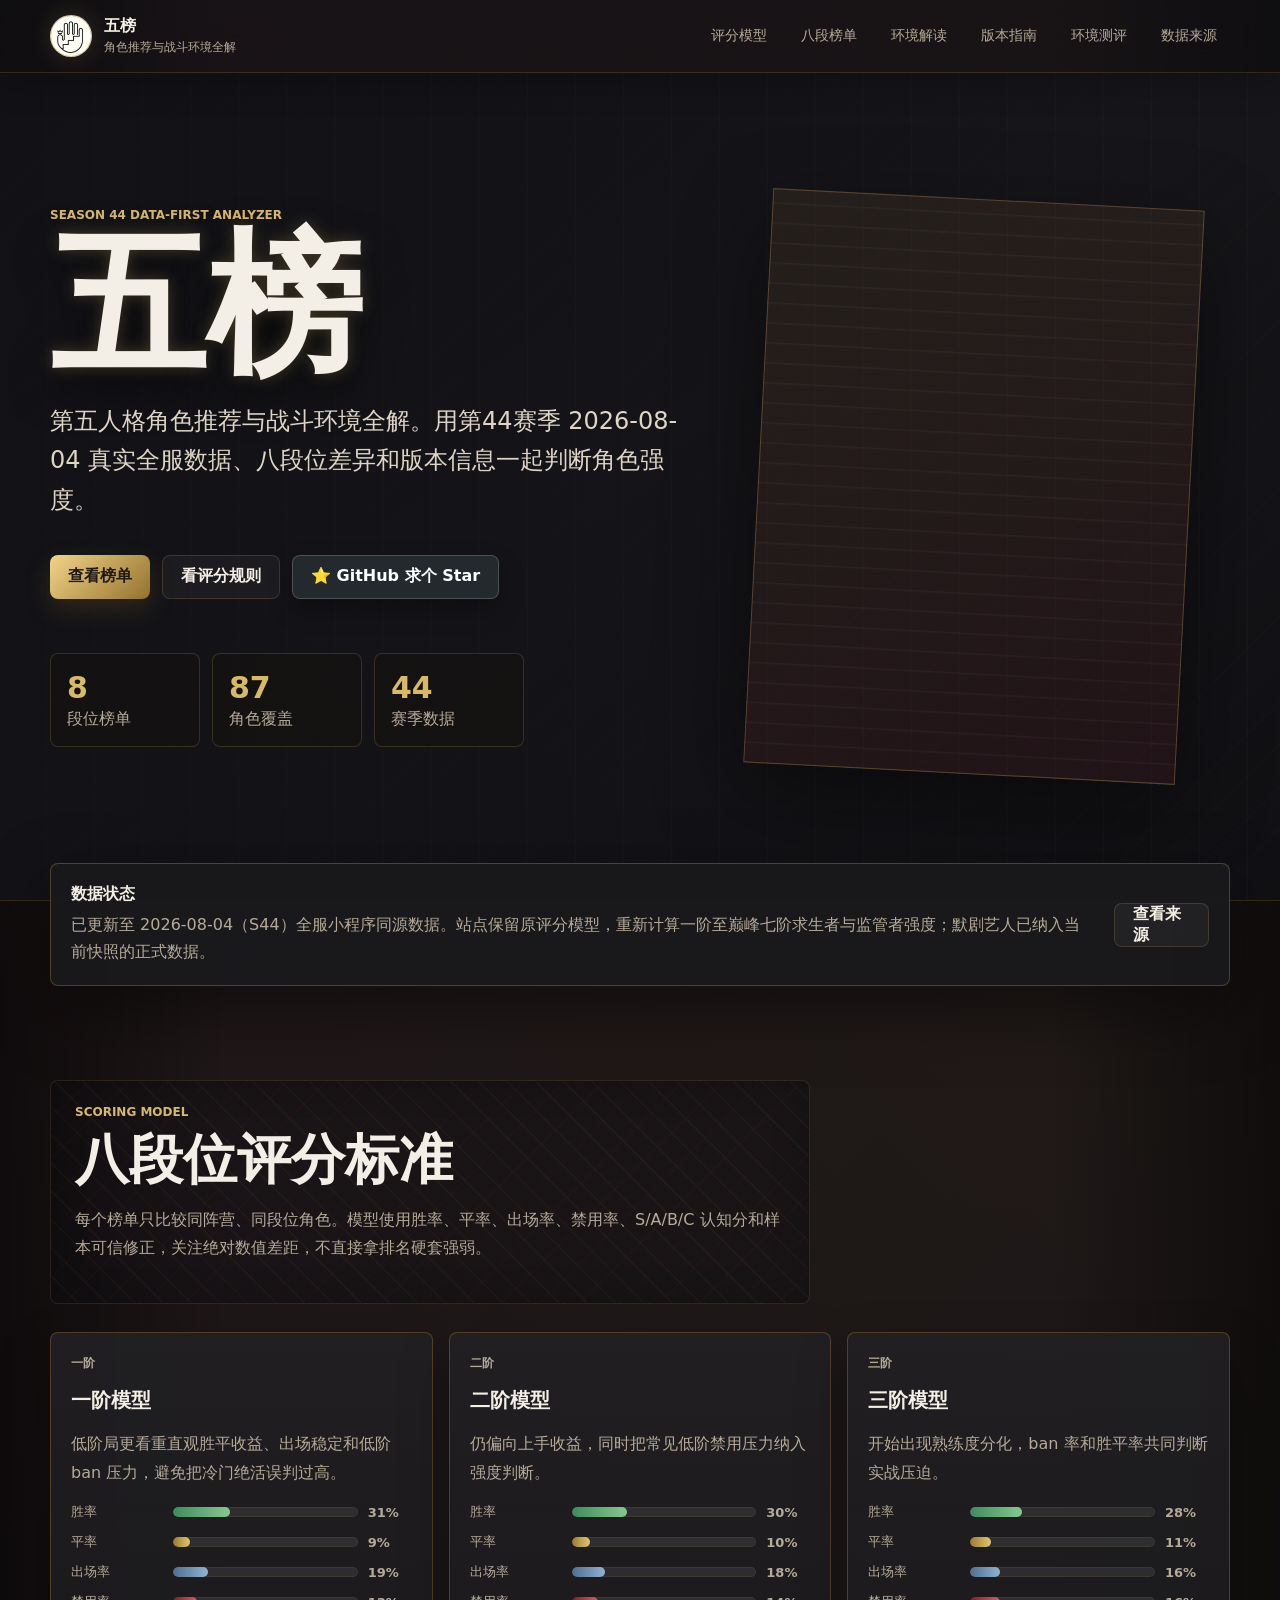
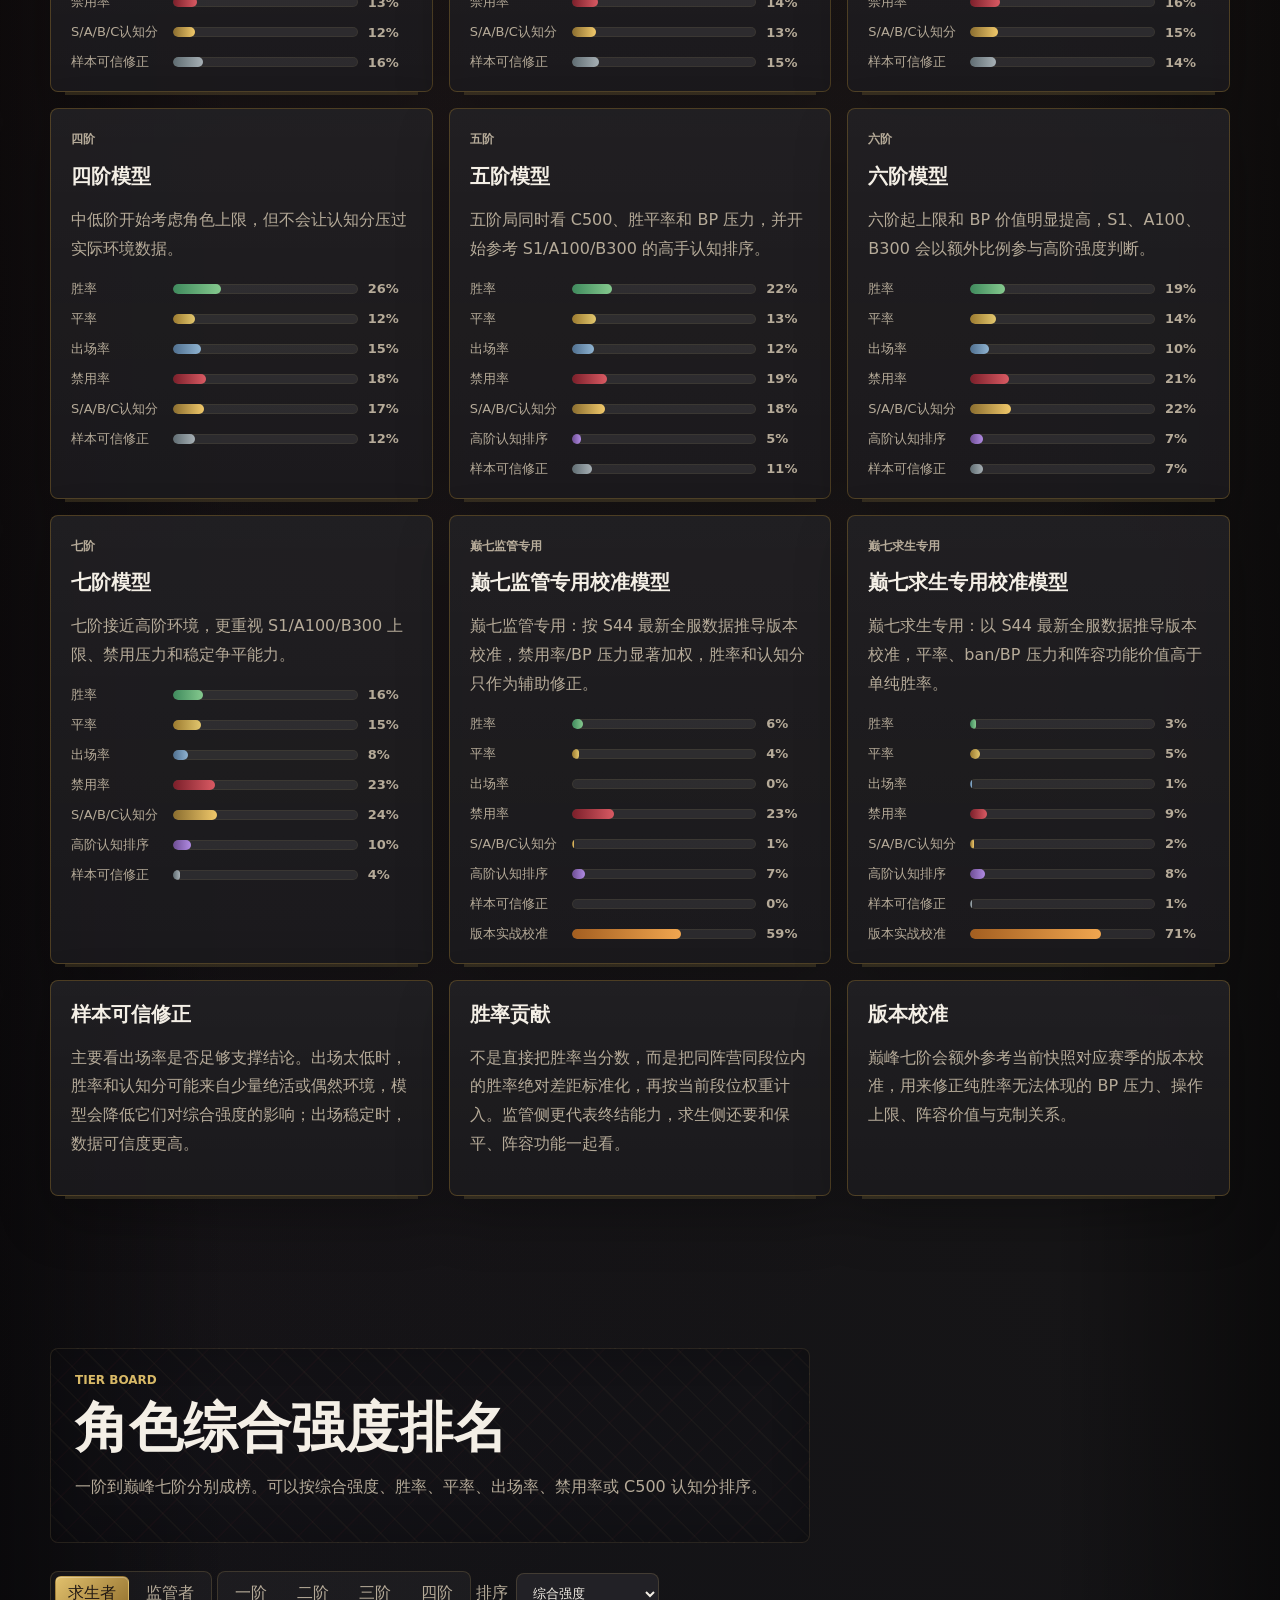
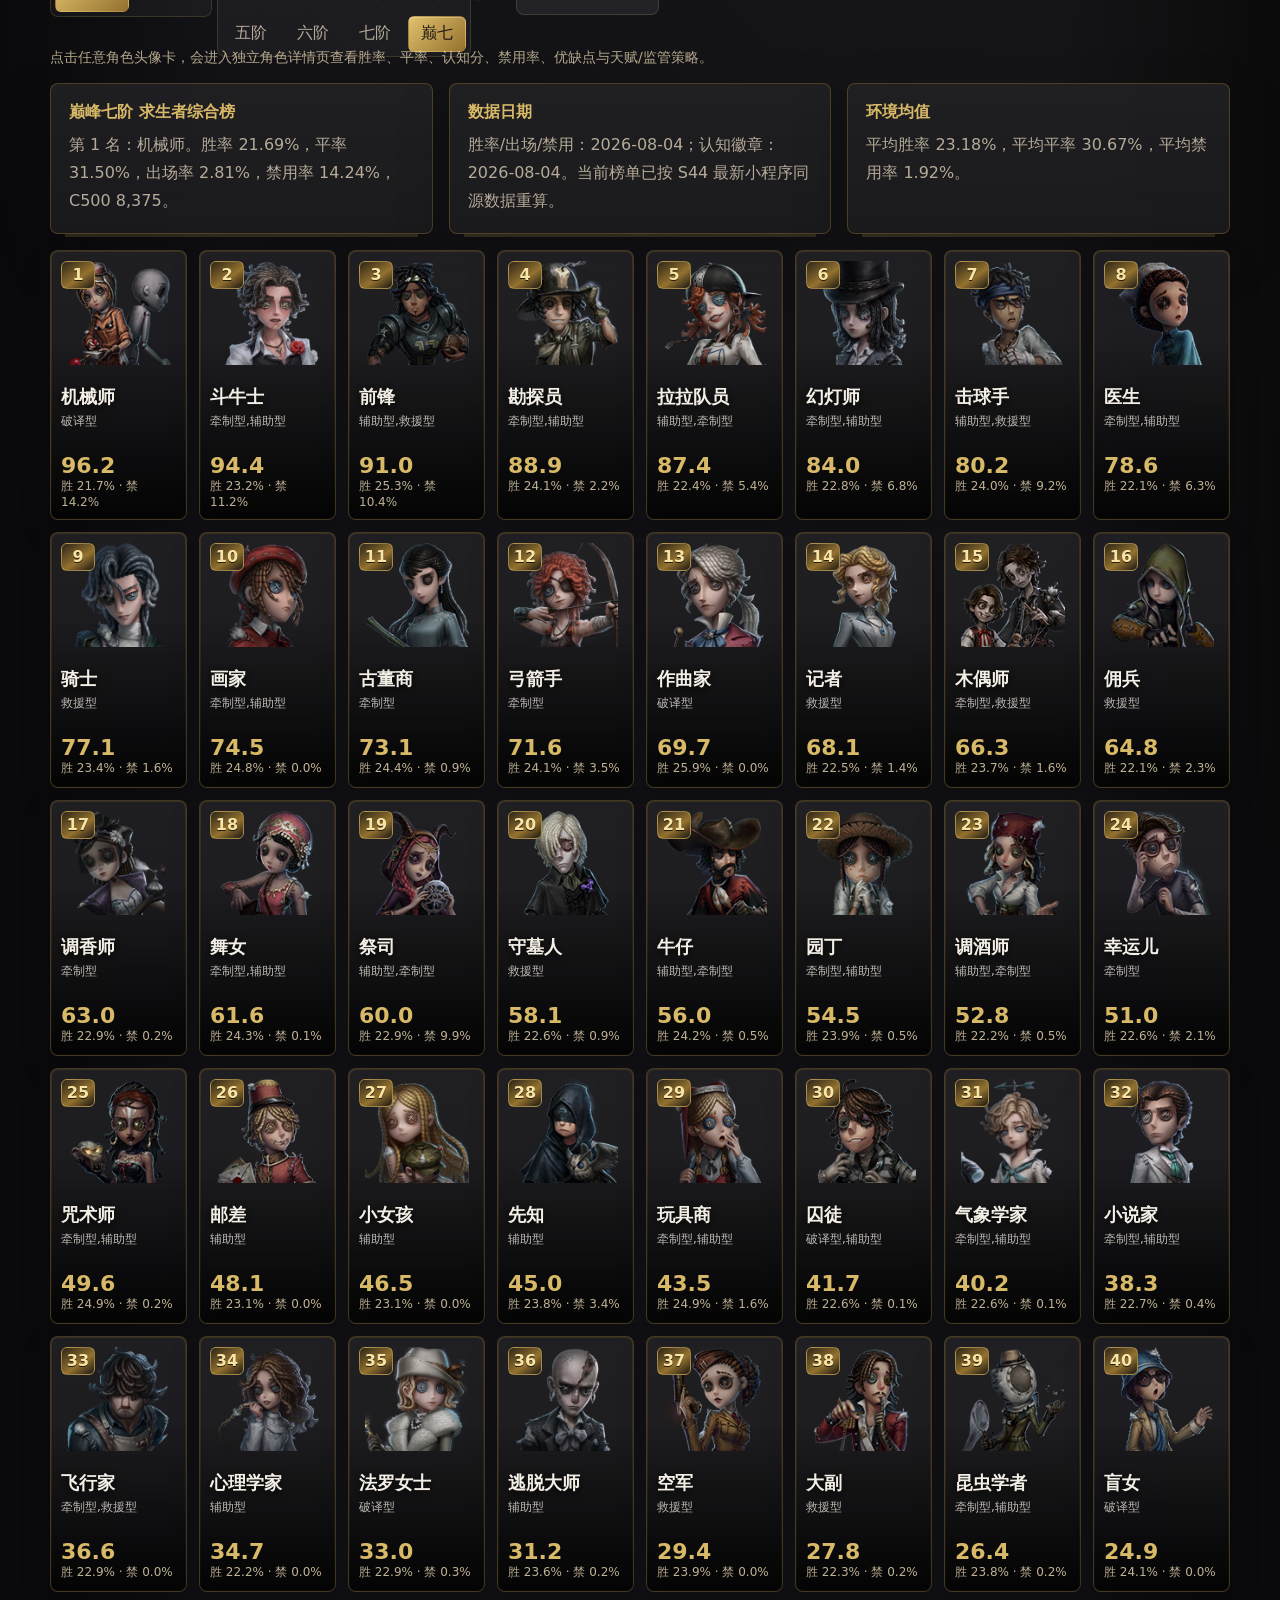
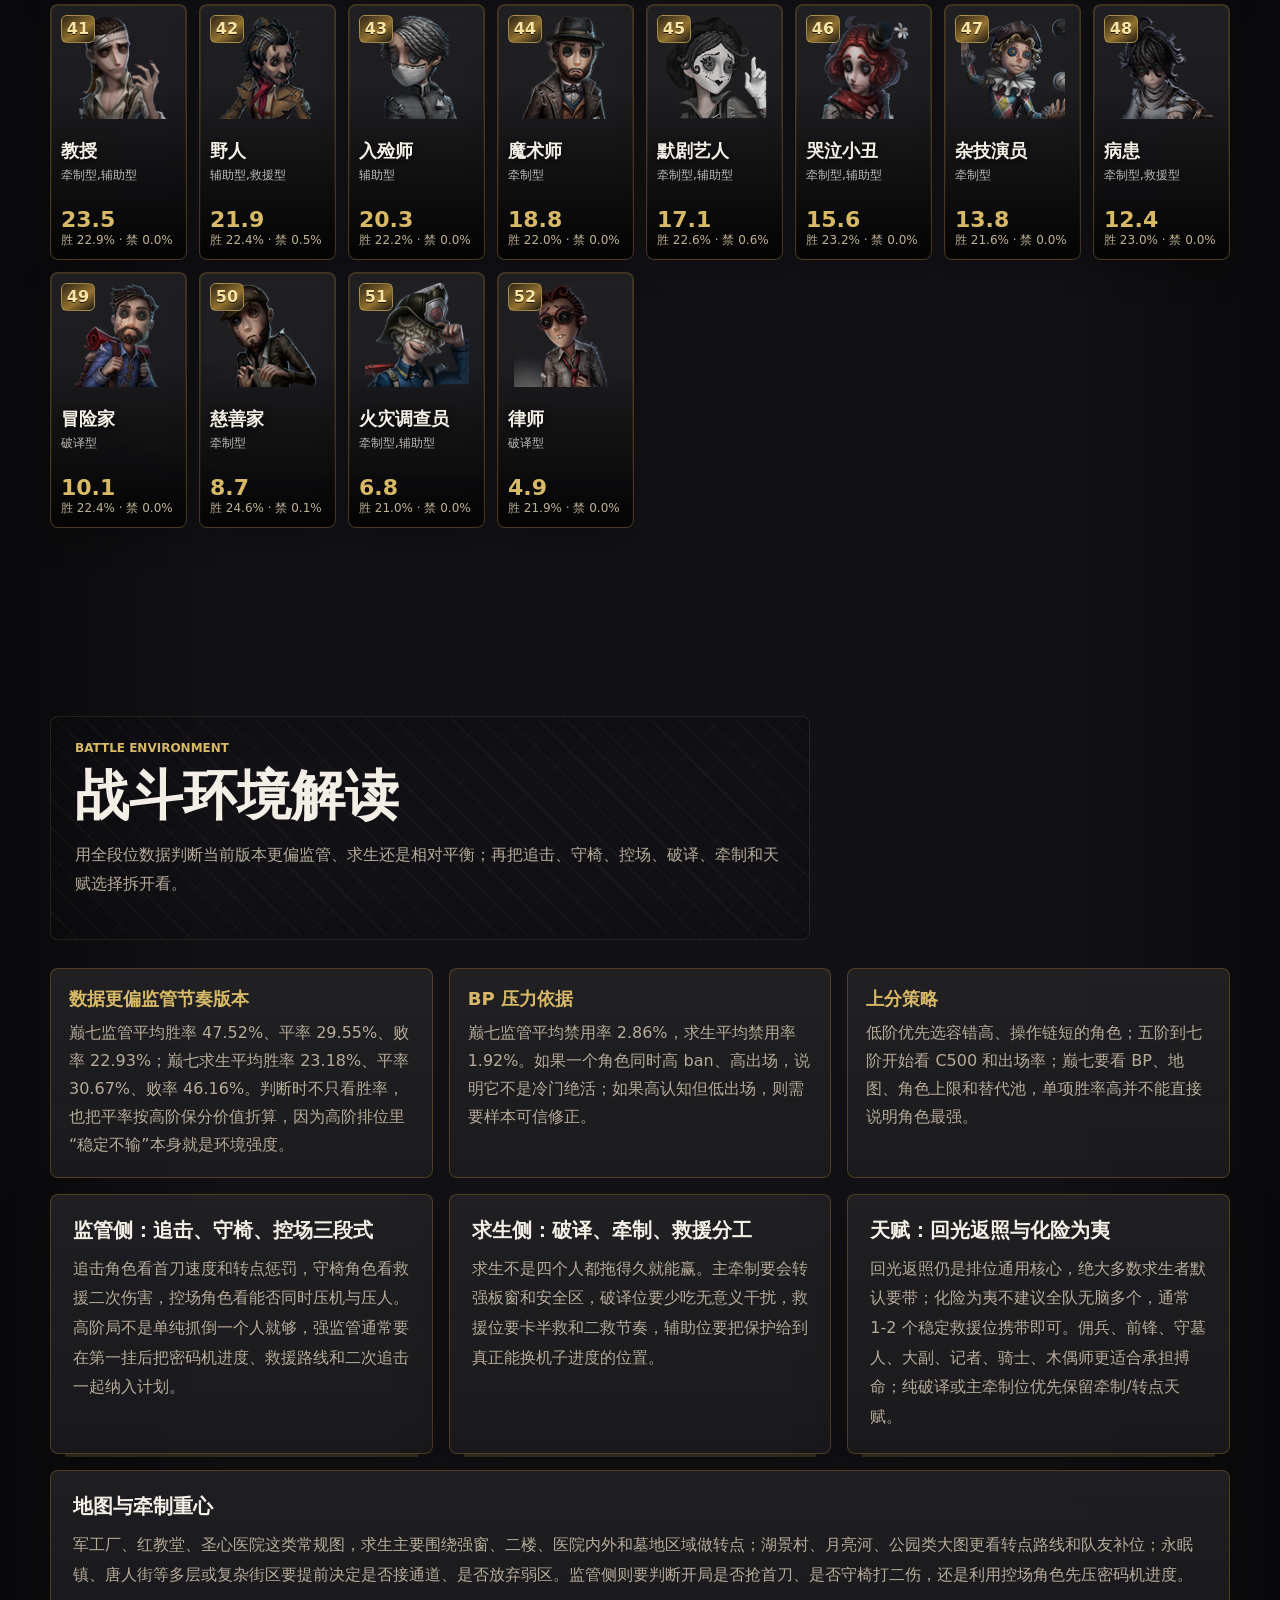
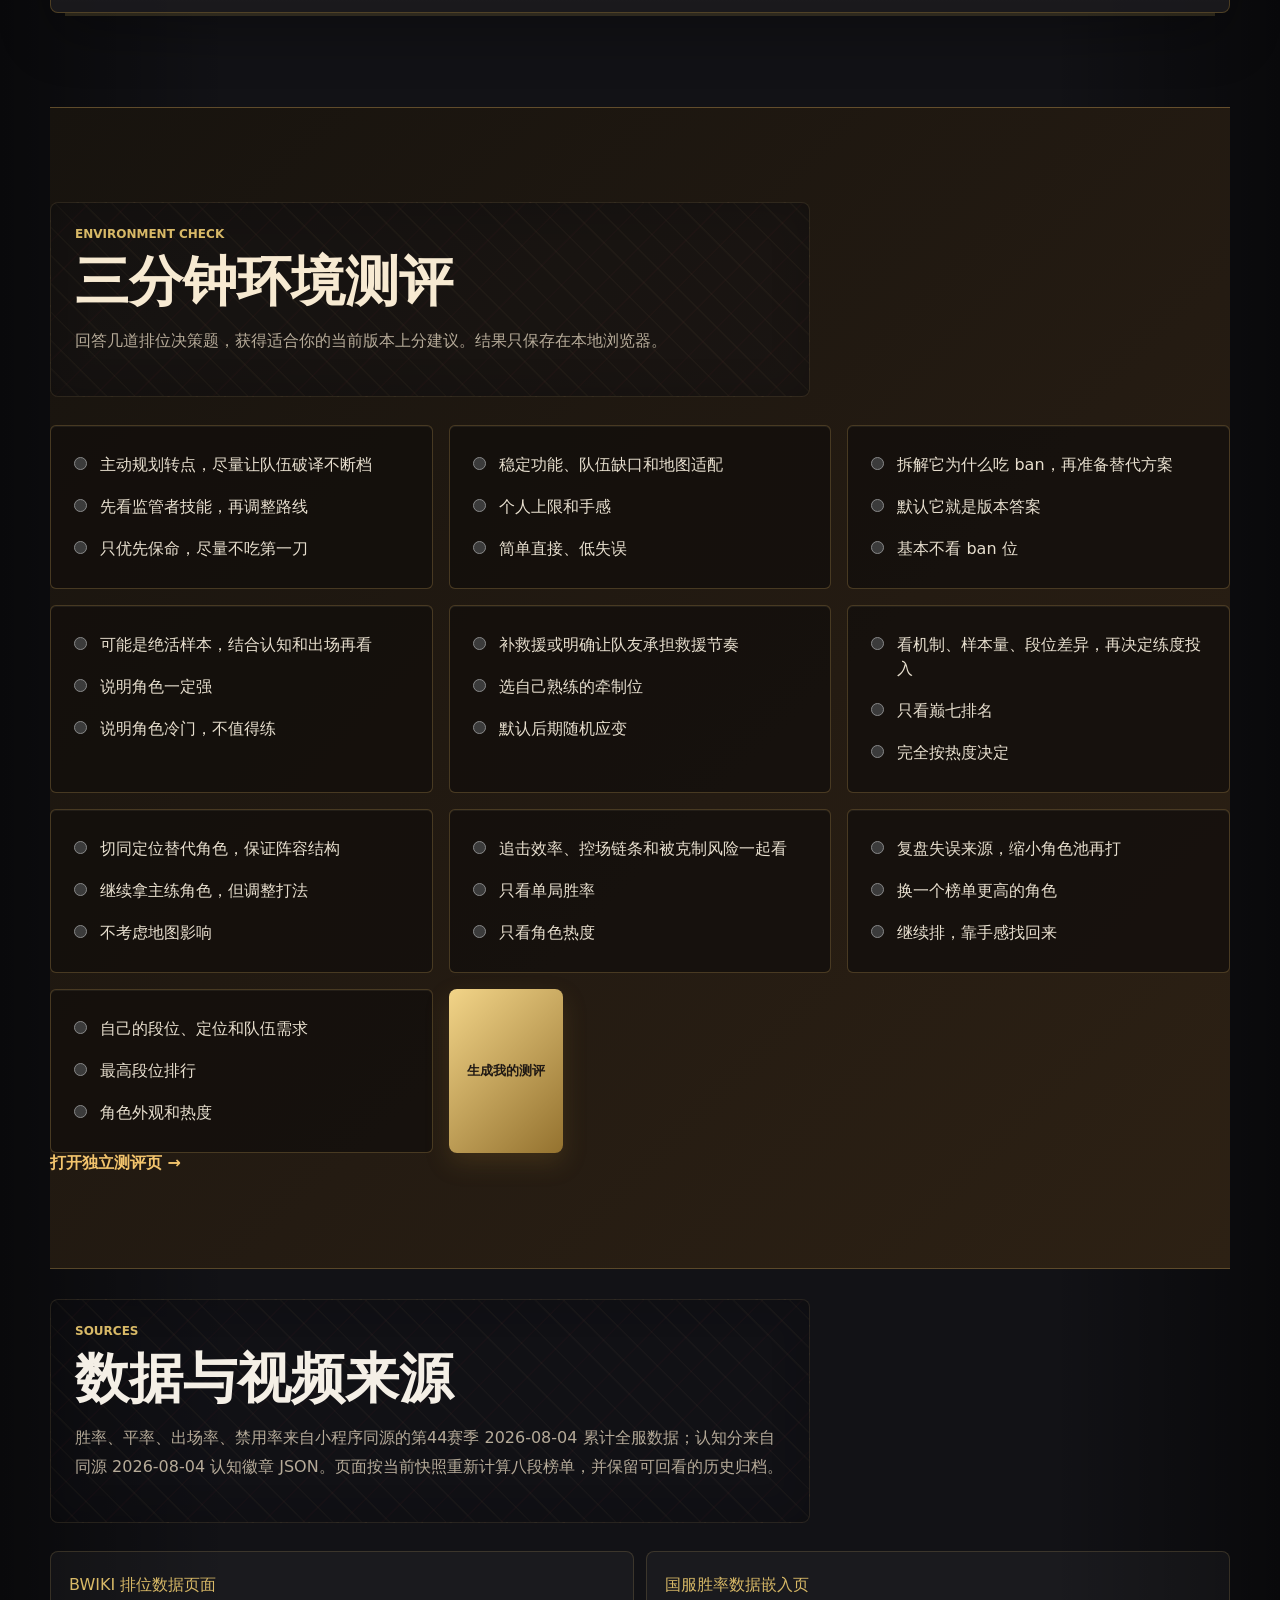
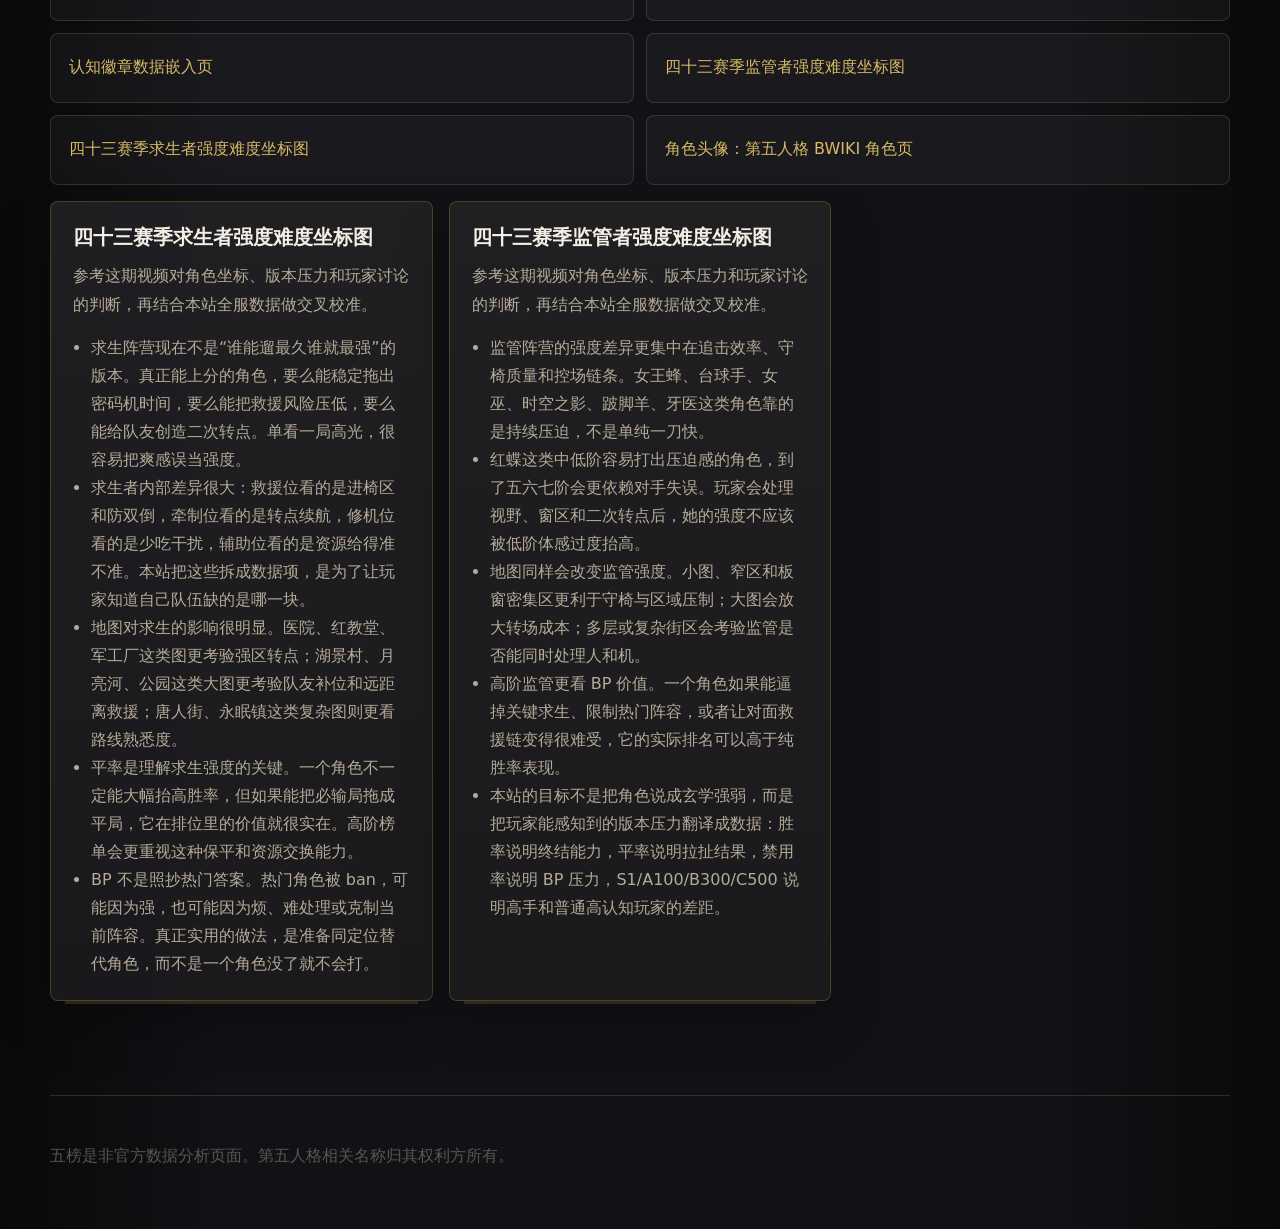
==== commit f0588e38: "feat: 首页添加 GitHub 求星按钮" ====
--- a/index.html
+++ b/index.html
@@ -44,6 +44,14 @@
           <div class="hero-actions">
             <a class="primary-action" href="#rankings">查看榜单</a>
             <a class="ghost-action" href="#model">看评分规则</a>
+            <a
+              class="github-star"
+              href="https://github.com/wyxAIh/idv-wubang"
+              target="_blank"
+              rel="noopener"
+            >
+              ⭐ GitHub 求个 Star
+            </a>
           </div>
           <dl class="hero-stats" aria-label="站点分析维度">
             <div>
--- a/styles.css
+++ b/styles.css
@@ -394,6 +394,26 @@
   background: rgba(255, 255, 255, 0.04);
 }
 
+.github-star {
+  display: inline-flex;
+  align-items: center;
+  justify-content: center;
+  min-height: 44px;
+  padding: 0 18px;
+  border-radius: var(--radius);
+  font-weight: 700;
+  background: #24292e;
+  color: #fff;
+  border: 1px solid rgba(255, 255, 255, 0.18);
+  box-shadow: 0 10px 24px rgba(0, 0, 0, 0.28);
+  transition: background 0.2s ease, transform 0.2s ease;
+}
+
+.github-star:hover {
+  background: #2f363d;
+  transform: translateY(-1px);
+}
+
 .hero-stats {
   display: grid;
   grid-template-columns: repeat(3, minmax(0, 150px));
